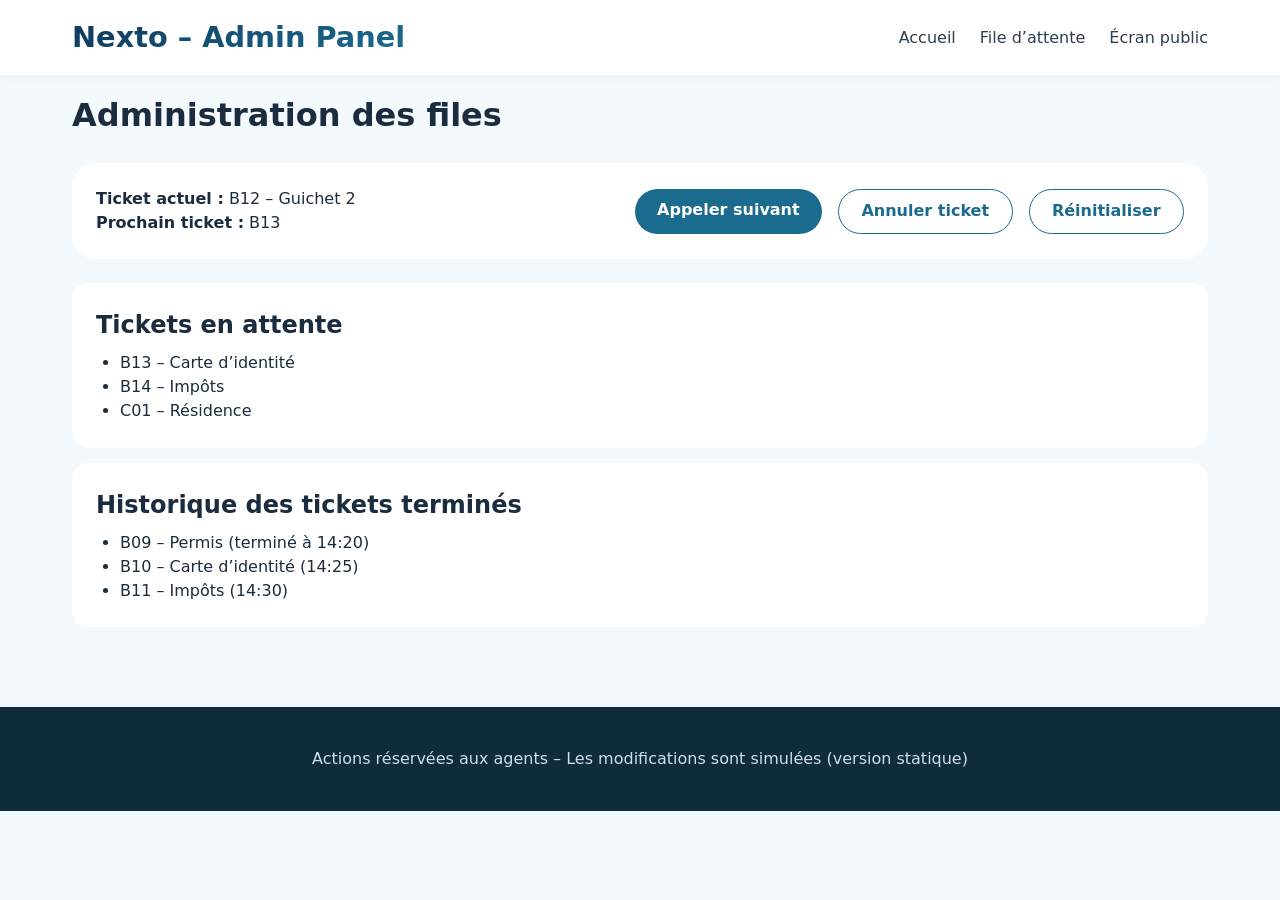
==== admin.html @ b710a86e "# Please enter the commit message for your changes. Lines starting # with '#' will be ignored, and a" ====
<!DOCTYPE html>
<html lang="fr">
<head>
  <meta charset="UTF-8">
  <meta name="viewport" content="width=device-width, initial-scale=1.0">
  <title>Nexto – Administration</title>
  <link rel="stylesheet" href="style.css">
</head>
<body>
  <header class="navbar">
    <div class="container nav-inner">
      <div class="logo">Nexto – Admin Panel</div>
      <nav class="nav-links">
        <a href="index.html">Accueil</a>
        <a href="queue.html">File d’attente</a>
        <a href="display.html">Écran public</a>
      </nav>
    </div>
  </header>

  <main class="container">
    <h1>Administration des files</h1>
    <div class="admin-panel">
      <div class="current-info">
        <p><strong>Ticket actuel :</strong> B12 – Guichet 2</p>
        <p><strong>Prochain ticket :</strong> B13</p>
      </div>
      <div class="admin-actions">
        <a href="#" class="btn">Appeler suivant</a>
        <a href="#" class="btn btn-outline">Annuler ticket</a>
        <a href="#" class="btn btn-outline">Réinitialiser</a>
      </div>
    </div>

    <div class="waiting-list">
      <h2>Tickets en attente</h2>
      <ul>
        <li>B13 – Carte d’identité</li>
        <li>B14 – Impôts</li>
        <li>C01 – Résidence</li>
      </ul>
    </div>

    <div class="history">
      <h2>Historique des tickets terminés</h2>
      <ul>
        <li>B09 – Permis (terminé à 14:20)</li>
        <li>B10 – Carte d’identité (14:25)</li>
        <li>B11 – Impôts (14:30)</li>
      </ul>
    </div>
  </main>

  <footer class="footer">
    <div class="container">Actions réservées aux agents – Les modifications sont simulées (version statique)</div>
  </footer>
</body>
</html>
---- style.css ----
* {
  margin: 0;
  padding: 0;
  box-sizing: border-box;
}

body {
  font-family: system-ui, 'Segoe UI', 'Roboto', sans-serif;
  background: #f4f9fe;
  color: #1a2c3e;
  line-height: 1.5;
}

.container {
  max-width: 1200px;
  margin: 0 auto;
  padding: 1rem 2rem;
}

/* Navbar */
.navbar {
  background: white;
  box-shadow: 0 2px 8px rgba(0,0,0,0.05);
  position: sticky;
  top: 0;
  z-index: 10;
}
.nav-inner {
  display: flex;
  justify-content: space-between;
  align-items: center;
  flex-wrap: wrap;
  gap: 1rem;
}
.logo {
  font-size: 1.8rem;
  font-weight: 800;
  background: linear-gradient(135deg, #0f3b5f, #1b6b8f);
  background-clip: text;
  -webkit-background-clip: text;
  color: transparent;
}
.nav-links {
  display: flex;
  gap: 1.5rem;
  flex-wrap: wrap;
}
.nav-links a {
  text-decoration: none;
  color: #2c3e50;
  font-weight: 500;
  padding: 0.3rem 0;
}
.nav-links a:hover, .nav-links a.active {
  color: #1b6b8f;
  border-bottom: 2px solid #1b6b8f;
}

/* Boutons */
.btn {
  display: inline-block;
  background: #1b6b8f;
  color: white;
  padding: 0.6rem 1.4rem;
  border-radius: 40px;
  text-decoration: none;
  font-weight: 600;
  transition: 0.2s;
  border: none;
}
.btn-outline {
  background: transparent;
  border: 1.5px solid #1b6b8f;
  color: #1b6b8f;
}
.btn:hover {
  background: #0e4d6b;
  transform: translateY(-2px);
}
.btn-outline:hover {
  background: #e6f4ff;
  transform: translateY(-2px);
}
.btn-group {
  display: flex;
  gap: 1rem;
  justify-content: center;
  margin: 2rem 0;
}

/* Hero */
.hero {
  text-align: center;
  background: linear-gradient(120deg, #eef5fa, white);
  border-radius: 2rem;
  padding: 3rem 2rem;
  margin: 2rem 0;
}
.hero-illustration {
  font-size: 4rem;
  margin-top: 1rem;
}

/* Cartes & grilles */
.grid-cards {
  display: grid;
  grid-template-columns: repeat(auto-fit, minmax(240px, 1fr));
  gap: 2rem;
  margin: 2rem 0;
}
.card {
  background: white;
  padding: 1.5rem;
  border-radius: 28px;
  box-shadow: 0 8px 20px rgba(0,0,0,0.05);
}
.steps {
  display: flex;
  flex-wrap: wrap;
  justify-content: space-between;
  gap: 1rem;
  margin: 2rem 0;
}
.step {
  background: white;
  padding: 1rem 1.5rem;
  border-radius: 60px;
  font-weight: 500;
}

/* Ticket */
.service-buttons {
  display: flex;
  flex-wrap: wrap;
  gap: 1rem;
  justify-content: center;
  margin: 2rem 0;
}
.service-btn {
  background: #f0f4f8;
  padding: 0.8rem 1.8rem;
  border-radius: 60px;
  text-decoration: none;
  color: #1e2a3e;
  font-weight: 600;
  border: 1px solid #cbdde6;
}
.service-btn:hover {
  background: #e2eaf1;
}
.ticket-container {
  text-align: center;
}
.confirmation {
  font-size: 1.5rem;
  color: #1f7840;
  margin: 1rem 0;
}
.ticket-number {
  font-size: 5rem;
  font-weight: 800;
  background: #0f3b5f;
  display: inline-block;
  padding: 0.3rem 2rem;
  border-radius: 80px;
  color: white;
  margin: 1rem 0;
}
.ticket-details {
  background: white;
  padding: 1rem;
  border-radius: 1rem;
  max-width: 300px;
  margin: 1rem auto;
}
.wait-message {
  font-size: 1.2rem;
  margin: 1.5rem 0;
}

/* Tableau */
table {
  width: 100%;
  background: white;
  border-radius: 1rem;
  overflow: hidden;
  margin: 1rem 0;
}
th, td {
  text-align: left;
  padding: 0.8rem 1rem;
  border-bottom: 1px solid #e2e8f0;
}
th {
  background: #eef2f6;
}
.badge {
  background: #e9ecef;
  padding: 0.2rem 0.8rem;
  border-radius: 40px;
  font-size: 0.8rem;
}
.badge.waiting { background: #ffe8cc; color: #c47c00; }
.badge.current { background: #d4edda; color: #1f7840; }

/* Admin */
.admin-panel {
  background: white;
  border-radius: 1.5rem;
  padding: 1.5rem;
  margin: 1.5rem 0;
  display: flex;
  justify-content: space-between;
  flex-wrap: wrap;
  align-items: center;
  gap: 1rem;
}
.admin-actions {
  display: flex;
  gap: 1rem;
}
.waiting-list, .history {
  background: white;
  border-radius: 1rem;
  padding: 1.5rem;
  margin: 1rem 0;
}
.waiting-list ul, .history ul {
  margin-top: 0.5rem;
  padding-left: 1.5rem;
}

/* Footer */
.footer {
  background: #0f2c3b;
  color: #cddfe7;
  text-align: center;
  padding: 1.5rem;
  margin-top: 3rem;
}
.footer a {
  color: #bdd4e0;
  text-decoration: none;
}
.info-message, .estimated-time {
  background: #eef2fa;
  padding: 0.8rem;
  border-radius: 2rem;
  text-align: center;
  margin: 1rem 0;
}
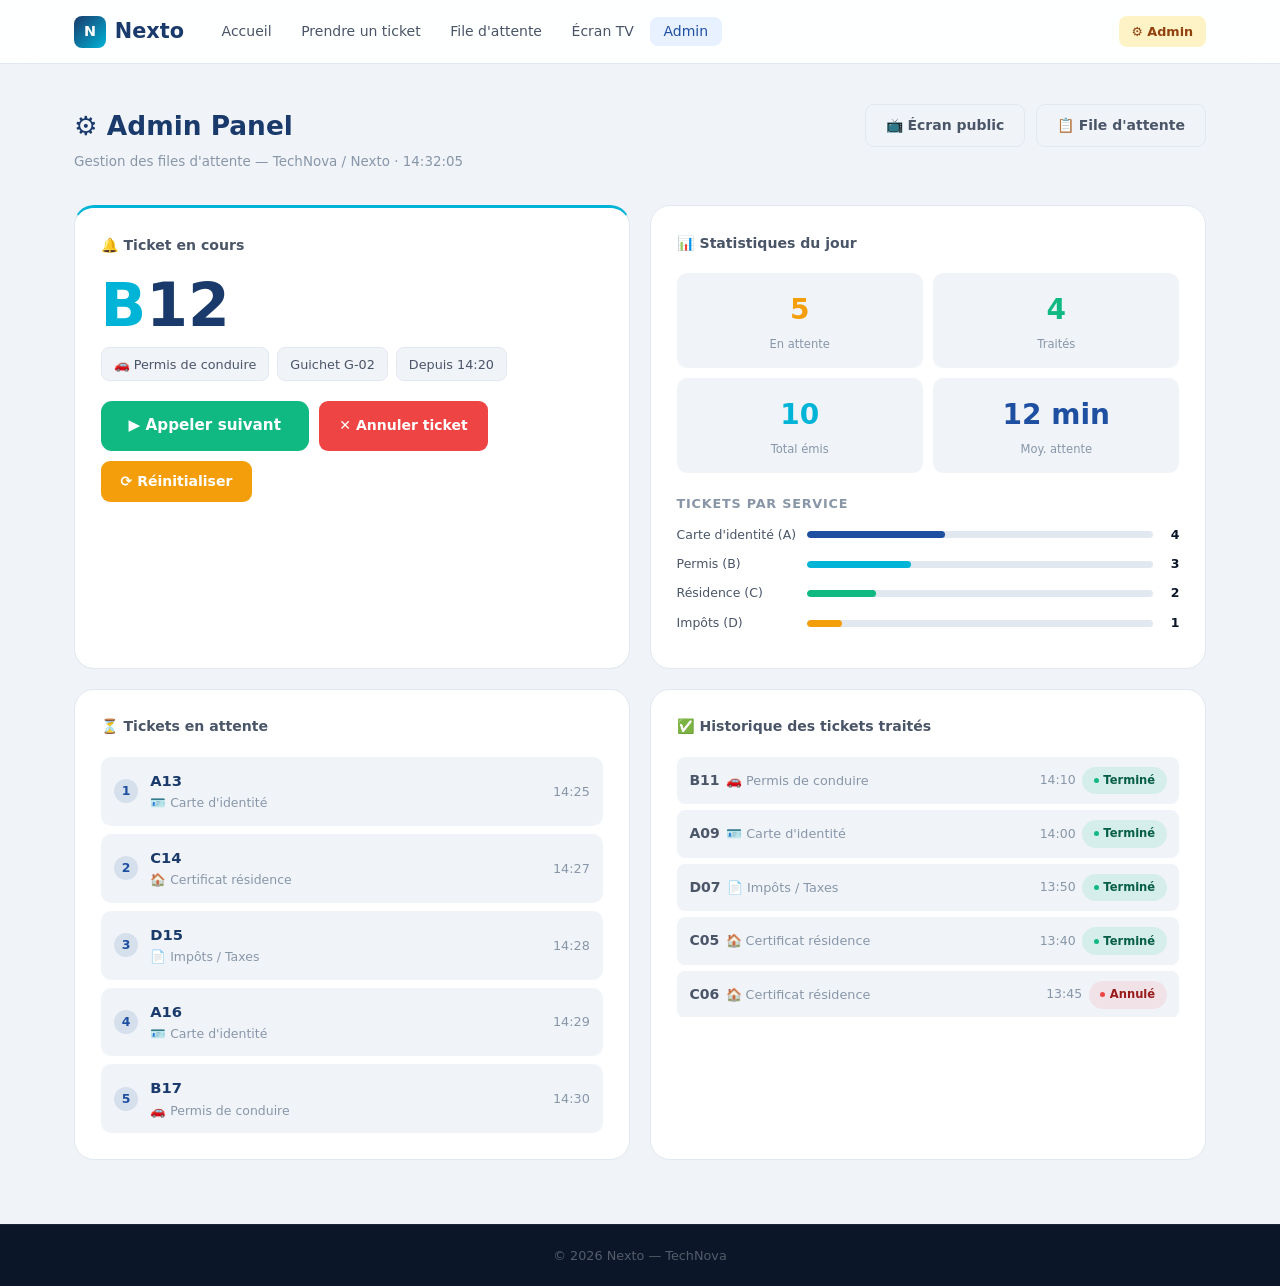
==== commit eb6f8dd6: "# Please enter the commit message for your changes. Lines starting # with '#' will be ignored, and a" ====
--- a/admin.html
+++ b/admin.html
@@ -1,58 +1,221 @@
 <!DOCTYPE html>
 <html lang="fr">
 <head>
-  <meta charset="UTF-8">
-  <meta name="viewport" content="width=device-width, initial-scale=1.0">
-  <title>Nexto – Administration</title>
-  <link rel="stylesheet" href="style.css">
+  <meta charset="UTF-8" />
+  <meta name="viewport" content="width=device-width, initial-scale=1.0" />
+  <title>Nexto — Admin Panel</title>
+  <link rel="stylesheet" href="style.css" />
 </head>
-<body>
-  <header class="navbar">
-    <div class="container nav-inner">
-      <div class="logo">Nexto – Admin Panel</div>
-      <nav class="nav-links">
-        <a href="index.html">Accueil</a>
-        <a href="queue.html">File d’attente</a>
-        <a href="display.html">Écran public</a>
-      </nav>
+<body class="page-inner">
+
+  <nav class="navbar">
+    <div class="nav-inner">
+      <a href="index.html" class="nav-logo">
+        <div class="logo-mark">N</div>
+        Nexto
+      </a>
+      <ul class="nav-links">
+        <li><a href="index.html" class="nav-link">Accueil</a></li>
+        <li><a href="ticket.html" class="nav-link">Prendre un ticket</a></li>
+        <li><a href="attente.html" class="nav-link">File d'attente</a></li>
+        <li><a href="ecran.html" class="nav-link">Écran TV</a></li>
+        <li><a href="admin.html" class="nav-link active">Admin</a></li>
+      </ul>
+      <span class="admin-badge-nav">⚙️ Admin</span>
     </div>
-  </header>
-
-  <main class="container">
-    <h1>Administration des files</h1>
-    <div class="admin-panel">
-      <div class="current-info">
-        <p><strong>Ticket actuel :</strong> B12 – Guichet 2</p>
-        <p><strong>Prochain ticket :</strong> B13</p>
+  </nav>
+
+  <main class="admin-page">
+    <div class="container">
+
+      <div class="admin-header">
+        <div>
+          <h1 class="admin-title">⚙️ Admin Panel</h1>
+          <p class="admin-sub">Gestion des files d'attente — TechNova / Nexto · 14:32:05</p>
+        </div>
+        <div class="admin-header-links">
+          <a href="ecran.html" class="btn btn-ghost">📺 Écran public</a>
+          <a href="attente.html" class="btn btn-ghost">📋 File d'attente</a>
+        </div>
       </div>
-      <div class="admin-actions">
-        <a href="#" class="btn">Appeler suivant</a>
-        <a href="#" class="btn btn-outline">Annuler ticket</a>
-        <a href="#" class="btn btn-outline">Réinitialiser</a>
+
+      <div class="admin-grid">
+
+        <!-- Ticket en cours -->
+        <div class="admin-card admin-card-current">
+          <div class="admin-card-title">🔔 Ticket en cours</div>
+          <div class="admin-current-num">
+            <span class="admin-letter">B</span>12
+          </div>
+          <div class="admin-current-chips">
+            <span class="admin-chip">🚗 Permis de conduire</span>
+            <span class="admin-chip">Guichet G-02</span>
+            <span class="admin-chip">Depuis 14:20</span>
+          </div>
+          <div class="admin-actions">
+            <a href="admin.html" class="btn btn-green btn-lg">▶ Appeler suivant</a>
+            <a href="admin.html" class="btn btn-red">✕ Annuler ticket</a>
+            <a href="admin.html" class="btn btn-orange" onclick="return confirm('Réinitialiser toute la file ?')">⟳ Réinitialiser</a>
+          </div>
+        </div>
+
+        <!-- Statistiques -->
+        <div class="admin-card">
+          <div class="admin-card-title">📊 Statistiques du jour</div>
+          <div class="admin-stats-grid">
+            <div class="admin-stat">
+              <div class="admin-stat-num color-orange">5</div>
+              <div class="admin-stat-label">En attente</div>
+            </div>
+            <div class="admin-stat">
+              <div class="admin-stat-num color-green">4</div>
+              <div class="admin-stat-label">Traités</div>
+            </div>
+            <div class="admin-stat">
+              <div class="admin-stat-num color-cyan">10</div>
+              <div class="admin-stat-label">Total émis</div>
+            </div>
+            <div class="admin-stat">
+              <div class="admin-stat-num color-blue">12 min</div>
+              <div class="admin-stat-label">Moy. attente</div>
+            </div>
+          </div>
+
+          <!-- Jauge par service -->
+          <div class="admin-service-gauges">
+            <div class="admin-gauge-title">Tickets par service</div>
+            <div class="gauge-row">
+              <span class="gauge-label">Carte d'identité (A)</span>
+              <div class="gauge-bar"><div class="gauge-fill gauge-blue" style="width: 40%"></div></div>
+              <span class="gauge-val">4</span>
+            </div>
+            <div class="gauge-row">
+              <span class="gauge-label">Permis (B)</span>
+              <div class="gauge-bar"><div class="gauge-fill gauge-cyan" style="width: 30%"></div></div>
+              <span class="gauge-val">3</span>
+            </div>
+            <div class="gauge-row">
+              <span class="gauge-label">Résidence (C)</span>
+              <div class="gauge-bar"><div class="gauge-fill gauge-green" style="width: 20%"></div></div>
+              <span class="gauge-val">2</span>
+            </div>
+            <div class="gauge-row">
+              <span class="gauge-label">Impôts (D)</span>
+              <div class="gauge-bar"><div class="gauge-fill gauge-orange" style="width: 10%"></div></div>
+              <span class="gauge-val">1</span>
+            </div>
+          </div>
+        </div>
+
+        <!-- File d'attente -->
+        <div class="admin-card">
+          <div class="admin-card-title">⏳ Tickets en attente</div>
+          <div class="admin-waiting-list">
+
+            <div class="admin-waiting-item">
+              <div class="admin-waiting-left">
+                <span class="admin-waiting-badge">1</span>
+                <div>
+                  <div class="admin-waiting-num">A13</div>
+                  <div class="admin-waiting-service">🪪 Carte d'identité</div>
+                </div>
+              </div>
+              <div class="admin-waiting-time">14:25</div>
+            </div>
+
+            <div class="admin-waiting-item">
+              <div class="admin-waiting-left">
+                <span class="admin-waiting-badge">2</span>
+                <div>
+                  <div class="admin-waiting-num">C14</div>
+                  <div class="admin-waiting-service">🏠 Certificat résidence</div>
+                </div>
+              </div>
+              <div class="admin-waiting-time">14:27</div>
+            </div>
+
+            <div class="admin-waiting-item">
+              <div class="admin-waiting-left">
+                <span class="admin-waiting-badge">3</span>
+                <div>
+                  <div class="admin-waiting-num">D15</div>
+                  <div class="admin-waiting-service">📄 Impôts / Taxes</div>
+                </div>
+              </div>
+              <div class="admin-waiting-time">14:28</div>
+            </div>
+
+            <div class="admin-waiting-item">
+              <div class="admin-waiting-left">
+                <span class="admin-waiting-badge">4</span>
+                <div>
+                  <div class="admin-waiting-num">A16</div>
+                  <div class="admin-waiting-service">🪪 Carte d'identité</div>
+                </div>
+              </div>
+              <div class="admin-waiting-time">14:29</div>
+            </div>
+
+            <div class="admin-waiting-item">
+              <div class="admin-waiting-left">
+                <span class="admin-waiting-badge">5</span>
+                <div>
+                  <div class="admin-waiting-num">B17</div>
+                  <div class="admin-waiting-service">🚗 Permis de conduire</div>
+                </div>
+              </div>
+              <div class="admin-waiting-time">14:30</div>
+            </div>
+
+          </div>
+        </div>
+
+        <!-- Historique -->
+        <div class="admin-card">
+          <div class="admin-card-title">✅ Historique des tickets traités</div>
+          <div class="admin-history">
+
+            <div class="history-item">
+              <span class="history-num">B11</span>
+              <span class="history-service">🚗 Permis de conduire</span>
+              <span class="history-time">14:10</span>
+              <span class="badge-status badge-done">Terminé</span>
+            </div>
+            <div class="history-item">
+              <span class="history-num">A09</span>
+              <span class="history-service">🪪 Carte d'identité</span>
+              <span class="history-time">14:00</span>
+              <span class="badge-status badge-done">Terminé</span>
+            </div>
+            <div class="history-item">
+              <span class="history-num">D07</span>
+              <span class="history-service">📄 Impôts / Taxes</span>
+              <span class="history-time">13:50</span>
+              <span class="badge-status badge-done">Terminé</span>
+            </div>
+            <div class="history-item">
+              <span class="history-num">C05</span>
+              <span class="history-service">🏠 Certificat résidence</span>
+              <span class="history-time">13:40</span>
+              <span class="badge-status badge-done">Terminé</span>
+            </div>
+            <div class="history-item">
+              <span class="history-num">C06</span>
+              <span class="history-service">🏠 Certificat résidence</span>
+              <span class="history-time">13:45</span>
+              <span class="badge-status badge-cancelled">Annulé</span>
+            </div>
+
+          </div>
+        </div>
+
       </div>
     </div>
-
-    <div class="waiting-list">
-      <h2>Tickets en attente</h2>
-      <ul>
-        <li>B13 – Carte d’identité</li>
-        <li>B14 – Impôts</li>
-        <li>C01 – Résidence</li>
-      </ul>
-    </div>
-
-    <div class="history">
-      <h2>Historique des tickets terminés</h2>
-      <ul>
-        <li>B09 – Permis (terminé à 14:20)</li>
-        <li>B10 – Carte d’identité (14:25)</li>
-        <li>B11 – Impôts (14:30)</li>
-      </ul>
-    </div>
   </main>
 
-  <footer class="footer">
-    <div class="container">Actions réservées aux agents – Les modifications sont simulées (version statique)</div>
+  <footer class="footer-simple">
+    <p>© 2026 Nexto — TechNova</p>
   </footer>
+
 </body>
 </html>
--- a/style.css
+++ b/style.css
@@ -1,251 +1,501 @@
-* {
-  margin: 0;
-  padding: 0;
-  box-sizing: border-box;
-}
-
-body {
-  font-family: system-ui, 'Segoe UI', 'Roboto', sans-serif;
-  background: #f4f9fe;
-  color: #1a2c3e;
-  line-height: 1.5;
-}
-
-.container {
-  max-width: 1200px;
-  margin: 0 auto;
-  padding: 1rem 2rem;
-}
-
-/* Navbar */
+/* =============================================
+   NEXTO — style.css
+   Design : Institutionnel moderne
+   Couleurs : Bleu profond + Cyan électrique
+   ============================================= */
+
+/* ── Variables ──────────────────────────────── */
+:root {
+  --bg:          #f0f4f9;
+  --bg-white:    #ffffff;
+  --bg-dark:     #0b1629;
+  --bg-dark2:    #0f1f3d;
+  --bg-card:     #ffffff;
+
+  --blue:        #1a3a6b;
+  --blue-mid:    #1e4fa0;
+  --cyan:        #00b4d8;
+  --cyan-light:  #90e0ef;
+  --cyan-glow:   rgba(0,180,216,0.15);
+
+  --green:       #10b981;
+  --orange:      #f59e0b;
+  --red:         #ef4444;
+  --purple:      #8b5cf6;
+
+  --text:        #0b1629;
+  --text-2:      #4a5568;
+  --text-3:      #8896a8;
+  --text-inv:    #f0f6ff;
+
+  --border:      #e2e8f0;
+  --border-dark: rgba(255,255,255,0.1);
+
+  --radius:      12px;
+  --radius-lg:   20px;
+  --radius-xl:   32px;
+}
+
+/* ── Reset ──────────────────────────────────── */
+*, *::before, *::after { box-sizing: border-box; margin: 0; padding: 0; }
+html { scroll-behavior: smooth; }
+body { font-family: 'Segoe UI', system-ui, sans-serif; font-size: 15px; line-height: 1.65; color: var(--text); }
+img  { display: block; max-width: 100%; }
+a    { color: inherit; text-decoration: none; }
+ul   { list-style: none; }
+button { cursor: pointer; border: none; font-family: inherit; }
+
+.container { width: 100%; max-width: 1180px; margin: 0 auto; padding: 0 1.5rem; }
+
+
+/* ══════════════════════════════════════════════
+   NAVBAR
+══════════════════════════════════════════════ */
 .navbar {
-  background: white;
-  box-shadow: 0 2px 8px rgba(0,0,0,0.05);
-  position: sticky;
-  top: 0;
-  z-index: 10;
+  position: sticky; top: 0; z-index: 100;
+  height: 64px;
+  background: rgba(255,255,255,0.92);
+  backdrop-filter: blur(20px);
+  border-bottom: 1px solid var(--border);
 }
 .nav-inner {
-  display: flex;
-  justify-content: space-between;
-  align-items: center;
-  flex-wrap: wrap;
-  gap: 1rem;
-}
-.logo {
-  font-size: 1.8rem;
-  font-weight: 800;
-  background: linear-gradient(135deg, #0f3b5f, #1b6b8f);
-  background-clip: text;
-  -webkit-background-clip: text;
-  color: transparent;
-}
-.nav-links {
-  display: flex;
-  gap: 1.5rem;
-  flex-wrap: wrap;
-}
-.nav-links a {
-  text-decoration: none;
-  color: #2c3e50;
-  font-weight: 500;
-  padding: 0.3rem 0;
-}
-.nav-links a:hover, .nav-links a.active {
-  color: #1b6b8f;
-  border-bottom: 2px solid #1b6b8f;
-}
-
-/* Boutons */
+  display: flex; align-items: center; gap: 1.5rem;
+  height: 100%; max-width: 1180px; margin: 0 auto; padding: 0 1.5rem;
+}
+.nav-logo {
+  display: flex; align-items: center; gap: 0.55rem;
+  font-weight: 800; font-size: 1.3rem; color: var(--blue);
+  flex-shrink: 0;
+}
+.logo-mark {
+  width: 32px; height: 32px; border-radius: 8px;
+  background: linear-gradient(135deg, var(--blue), var(--cyan));
+  display: flex; align-items: center; justify-content: center;
+  color: #fff; font-size: 0.9rem; font-weight: 800;
+}
+.logo-mark-sm { width: 26px; height: 26px; border-radius: 6px; font-size: 0.75rem; }
+.nav-links { display: flex; gap: 0.15rem; margin-right: auto; }
+.nav-link {
+  padding: 0.4rem 0.85rem; border-radius: 8px;
+  font-size: 0.875rem; font-weight: 500; color: var(--text-2);
+  transition: color 0.2s, background 0.2s;
+}
+.nav-link:hover { color: var(--blue); background: var(--cyan-glow); }
+.nav-link.active { color: var(--blue-mid); background: #e8f1ff; }
+.admin-badge-nav {
+  background: #fef3c7; color: #92400e;
+  padding: 0.3rem 0.8rem; border-radius: 8px;
+  font-size: 0.8rem; font-weight: 700;
+}
+
+
+/* ══════════════════════════════════════════════
+   BOUTONS
+══════════════════════════════════════════════ */
 .btn {
-  display: inline-block;
-  background: #1b6b8f;
-  color: white;
-  padding: 0.6rem 1.4rem;
-  border-radius: 40px;
-  text-decoration: none;
-  font-weight: 600;
-  transition: 0.2s;
-  border: none;
-}
-.btn-outline {
-  background: transparent;
-  border: 1.5px solid #1b6b8f;
-  color: #1b6b8f;
-}
-.btn:hover {
-  background: #0e4d6b;
-  transform: translateY(-2px);
-}
-.btn-outline:hover {
-  background: #e6f4ff;
-  transform: translateY(-2px);
-}
-.btn-group {
-  display: flex;
-  gap: 1rem;
-  justify-content: center;
-  margin: 2rem 0;
-}
+  display: inline-flex; align-items: center; gap: 0.4rem;
+  padding: 0.55rem 1.25rem; border-radius: 9px;
+  font-size: 0.875rem; font-weight: 600;
+  transition: all 0.2s; white-space: nowrap;
+  border: none; cursor: pointer;
+}
+.btn-primary { background: linear-gradient(135deg,var(--blue-mid),var(--blue)); color: #fff; }
+.btn-primary:hover { opacity: 0.9; transform: translateY(-1px); }
+.btn-cyan { background: linear-gradient(135deg,var(--cyan),#0096c7); color: #fff; }
+.btn-cyan:hover { opacity: 0.9; transform: translateY(-1px); }
+.btn-green { background: var(--green); color: #fff; }
+.btn-green:hover { background: #0d9669; }
+.btn-red { background: var(--red); color: #fff; }
+.btn-red:hover { background: #dc2626; }
+.btn-orange { background: var(--orange); color: #fff; }
+.btn-orange:hover { background: #d97706; }
+.btn-ghost { background: transparent; border: 1px solid var(--border); color: var(--text-2); }
+.btn-ghost:hover { background: var(--bg); }
+.btn-outline-dark { background: transparent; border: 1.5px solid var(--blue-mid); color: var(--blue-mid); }
+.btn-outline-dark:hover { background: #e8f1ff; }
+.btn-outline-white { background: transparent; border: 1.5px solid rgba(255,255,255,0.4); color: #fff; }
+.btn-outline-white:hover { background: rgba(255,255,255,0.1); }
+.btn-lg  { padding: 0.75rem 1.75rem; font-size: 0.95rem; border-radius: 11px; }
+.btn-xl  { padding: 0.95rem 2.2rem; font-size: 1rem; border-radius: 12px; }
+.btn-full { width: 100%; justify-content: center; }
+
+
+/* ══════════════════════════════════════════════
+   LANDING PAGE
+══════════════════════════════════════════════ */
+.page-landing { background: var(--bg); }
 
 /* Hero */
 .hero {
-  text-align: center;
-  background: linear-gradient(120deg, #eef5fa, white);
-  border-radius: 2rem;
-  padding: 3rem 2rem;
-  margin: 2rem 0;
-}
-.hero-illustration {
-  font-size: 4rem;
-  margin-top: 1rem;
-}
-
-/* Cartes & grilles */
-.grid-cards {
-  display: grid;
-  grid-template-columns: repeat(auto-fit, minmax(240px, 1fr));
-  gap: 2rem;
-  margin: 2rem 0;
-}
-.card {
-  background: white;
-  padding: 1.5rem;
-  border-radius: 28px;
-  box-shadow: 0 8px 20px rgba(0,0,0,0.05);
-}
-.steps {
-  display: flex;
-  flex-wrap: wrap;
-  justify-content: space-between;
-  gap: 1rem;
-  margin: 2rem 0;
-}
-.step {
-  background: white;
-  padding: 1rem 1.5rem;
-  border-radius: 60px;
-  font-weight: 500;
-}
-
-/* Ticket */
-.service-buttons {
-  display: flex;
-  flex-wrap: wrap;
-  gap: 1rem;
-  justify-content: center;
-  margin: 2rem 0;
-}
-.service-btn {
-  background: #f0f4f8;
-  padding: 0.8rem 1.8rem;
-  border-radius: 60px;
-  text-decoration: none;
-  color: #1e2a3e;
-  font-weight: 600;
-  border: 1px solid #cbdde6;
-}
-.service-btn:hover {
-  background: #e2eaf1;
-}
-.ticket-container {
-  text-align: center;
-}
-.confirmation {
-  font-size: 1.5rem;
-  color: #1f7840;
-  margin: 1rem 0;
-}
-.ticket-number {
-  font-size: 5rem;
-  font-weight: 800;
-  background: #0f3b5f;
-  display: inline-block;
-  padding: 0.3rem 2rem;
-  border-radius: 80px;
-  color: white;
-  margin: 1rem 0;
-}
-.ticket-details {
-  background: white;
-  padding: 1rem;
-  border-radius: 1rem;
-  max-width: 300px;
-  margin: 1rem auto;
-}
-.wait-message {
-  font-size: 1.2rem;
-  margin: 1.5rem 0;
-}
+  background: linear-gradient(135deg, var(--bg-dark) 0%, var(--bg-dark2) 60%, #0d2a5c 100%);
+  padding: 5rem 0 4rem; position: relative; overflow: hidden;
+}
+.hero::before {
+  content: ''; position: absolute; inset: 0;
+  background: radial-gradient(ellipse 80% 60% at 65% 50%, rgba(0,180,216,0.1) 0%, transparent 60%);
+  pointer-events: none;
+}
+.hero-grid {
+  position: absolute; inset: 0;
+  background-image: linear-gradient(rgba(255,255,255,.03) 1px,transparent 1px), linear-gradient(90deg,rgba(255,255,255,.03) 1px,transparent 1px);
+  background-size: 40px 40px; pointer-events: none;
+}
+.hero-inner { position: relative; z-index: 1; display: grid; grid-template-columns: 1fr 1fr; gap: 3rem; align-items: center; }
+.hero-badge {
+  display: inline-flex; align-items: center; gap: 0.5rem;
+  background: rgba(0,180,216,.15); border: 1px solid rgba(0,180,216,.3);
+  color: var(--cyan-light); border-radius: 50px;
+  font-size: 0.78rem; font-weight: 600; letter-spacing: .05em; text-transform: uppercase;
+  padding: 0.35rem 0.9rem; margin-bottom: 1.2rem;
+}
+.badge-dot { width: 6px; height: 6px; border-radius: 50%; background: var(--cyan); animation: blink 1.5s ease infinite; }
+@keyframes blink { 0%,100%{opacity:1} 50%{opacity:.3} }
+.hero-title { font-size: clamp(1.8rem,3.2vw,2.8rem); font-weight: 800; line-height: 1.15; color: #fff; margin-bottom: 1.1rem; }
+.accent { color: var(--cyan); font-style: italic; }
+.hero-sub { color: rgba(240,246,255,.65); font-size: 1rem; margin-bottom: 2rem; max-width: 480px; }
+.hero-actions { display: flex; gap: 1rem; flex-wrap: wrap; margin-bottom: 2.5rem; }
+.hero-stats { display: flex; align-items: center; gap: 1.5rem; }
+.stat { text-align: center; }
+.stat-num { display: block; font-size: 1.5rem; font-weight: 800; color: var(--cyan); }
+.stat-label { font-size: 0.78rem; color: rgba(255,255,255,.45); }
+.stat-sep { width: 1px; height: 36px; background: rgba(255,255,255,.1); }
+
+/* Mockup */
+.hero-visual { display: flex; justify-content: center; }
+.mockup { background: rgba(255,255,255,.06); border: 1px solid rgba(255,255,255,.12); border-radius: var(--radius-xl); overflow: hidden; width: 100%; max-width: 360px; }
+.mockup-bar { background: rgba(0,0,0,.3); padding: 10px 14px; display: flex; align-items: center; gap: 6px; }
+.mockup-dot { width: 10px; height: 10px; border-radius: 50%; background: rgba(255,255,255,.2); }
+.mockup-url { margin-left: auto; font-size: 11px; color: rgba(255,255,255,.4); }
+.mockup-body { padding: 1.5rem; }
+.mockup-header-row { display: flex; align-items: center; gap: 0.7rem; margin-bottom: 1.25rem; }
+.mockup-logo-sm { width: 32px; height: 32px; border-radius: 8px; background: linear-gradient(135deg,var(--blue-mid),var(--cyan)); display: flex; align-items: center; justify-content: center; color: #fff; font-weight: 800; font-size: 0.85rem; }
+.mockup-title-sm { color: #fff; font-weight: 700; font-size: 0.9rem; }
+.mockup-sub-sm { color: rgba(255,255,255,.45); font-size: 0.75rem; }
+.mockup-ticket-box { background: linear-gradient(135deg,rgba(0,180,216,.18),rgba(30,79,160,.18)); border: 1px solid rgba(0,180,216,.3); border-radius: 14px; padding: 1.25rem; text-align: center; margin-bottom: 0.9rem; }
+.mockup-ticket-label { color: rgba(255,255,255,.5); font-size: 0.72rem; text-transform: uppercase; letter-spacing: .08em; margin-bottom: 0.4rem; }
+.mockup-ticket-num { font-size: 3.2rem; font-weight: 800; color: #fff; line-height: 1; }
+.mockup-ticket-num span { color: var(--cyan); }
+.mockup-ticket-service { color: rgba(255,255,255,.55); font-size: 0.8rem; margin-top: 0.35rem; }
+.mockup-infos { display: flex; gap: 0.5rem; }
+.mockup-info-item { flex: 1; background: rgba(255,255,255,.06); border-radius: 8px; padding: 0.55rem; text-align: center; }
+.mockup-info-label { display: block; color: rgba(255,255,255,.4); font-size: 0.68rem; margin-bottom: 2px; }
+.mockup-info-val { color: #fff; font-weight: 700; font-size: 0.88rem; }
+
+/* Sections communes */
+.section { padding: 5rem 0; }
+.bg-light { background: var(--bg); }
+.bg-dark  { background: var(--bg-dark); }
+.section-header { text-align: center; margin-bottom: 3rem; }
+.section-label { display: inline-block; font-size: .72rem; font-weight: 700; letter-spacing: .12em; text-transform: uppercase; color: var(--blue-mid); background: #e8f1ff; padding: .28rem .75rem; border-radius: 50px; margin-bottom: .6rem; }
+.section-label-dark { background: rgba(0,180,216,.15); color: var(--cyan-light); }
+.section-title { font-size: clamp(1.6rem,2.5vw,2.1rem); font-weight: 800; margin-bottom: .6rem; }
+.section-sub { color: var(--text-2); font-size: 0.95rem; max-width: 480px; margin: 0 auto; }
+.color-white { color: #fff; }
+.color-muted { color: rgba(255,255,255,.5); }
+
+/* Features */
+.features-grid { display: grid; grid-template-columns: repeat(auto-fit,minmax(230px,1fr)); gap: 1.25rem; }
+.feature-card { background: var(--bg-card); border: 1px solid var(--border); border-radius: var(--radius-lg); padding: 1.75rem; transition: transform .2s, box-shadow .2s, border-color .2s; }
+.feature-card:hover { transform: translateY(-4px); box-shadow: 0 12px 30px rgba(11,22,41,.1); border-color: var(--cyan); }
+.feature-icon { width: 50px; height: 50px; border-radius: 13px; display: flex; align-items: center; justify-content: center; font-size: 1.4rem; margin-bottom: 1rem; }
+.icon-blue   { background: #e8f1ff; }
+.icon-cyan   { background: rgba(0,180,216,.1); }
+.icon-green  { background: rgba(16,185,129,.1); }
+.icon-orange { background: rgba(245,158,11,.1); }
+.feature-title { font-size: 0.95rem; font-weight: 700; margin-bottom: .45rem; }
+.feature-text  { color: var(--text-2); font-size: 0.875rem; }
+
+/* Steps */
+.steps-grid { display: grid; grid-template-columns: repeat(auto-fit,minmax(200px,1fr)); gap: 2rem; }
+.step-card  { text-align: center; }
+.step-num   { width: 52px; height: 52px; border-radius: 50%; background: linear-gradient(135deg,var(--cyan),var(--blue-mid)); color: #fff; font-size: 1.15rem; font-weight: 800; display: flex; align-items: center; justify-content: center; margin: 0 auto 1rem; box-shadow: 0 0 0 8px rgba(0,180,216,.12); }
+.step-title { color: #fff; font-weight: 700; font-size: 0.92rem; margin-bottom: .35rem; }
+.step-text  { color: rgba(255,255,255,.45); font-size: 0.84rem; }
+
+/* Avantages */
+.adv-grid { display: grid; grid-template-columns: repeat(3,1fr); gap: 1.25rem; }
+.adv-card { border-radius: var(--radius-lg); padding: 2rem; color: #fff; position: relative; overflow: hidden; }
+.adv-card::before { content: ''; position: absolute; top: -25px; right: -25px; width: 90px; height: 90px; border-radius: 50%; background: rgba(255,255,255,.07); }
+.adv-blue  { background: linear-gradient(135deg,var(--blue),var(--blue-mid)); }
+.adv-teal  { background: linear-gradient(135deg,#0e7490,#0096c7); }
+.adv-green { background: linear-gradient(135deg,#065f46,#059669); }
+.adv-icon  { font-size: 1.8rem; margin-bottom: .65rem; }
+.adv-title { font-weight: 700; font-size: 1rem; margin-bottom: .35rem; }
+.adv-text  { color: rgba(255,255,255,.65); font-size: 0.875rem; }
+
+/* CTA */
+.cta-section { background: linear-gradient(135deg,var(--blue-mid),var(--blue)); padding: 4rem 0; }
+.cta-inner  { text-align: center; }
+.cta-title  { font-size: clamp(1.5rem,2.5vw,2rem); font-weight: 800; color: #fff; margin-bottom: .75rem; }
+.cta-sub    { color: rgba(255,255,255,.65); margin-bottom: 2rem; }
+
+/* Footer */
+.footer { background: var(--bg-dark); border-top: 1px solid rgba(255,255,255,.06); padding: 3.5rem 0 0; }
+.footer-inner { display: grid; grid-template-columns: 1.6fr repeat(3,1fr); gap: 3rem; margin-bottom: 2.5rem; }
+.footer-brand {}
+.footer-logo { display: flex; align-items: center; gap: .5rem; color: #fff; font-weight: 800; font-size: 1.15rem; margin-bottom: .65rem; }
+.footer-desc { color: rgba(255,255,255,.4); font-size: .84rem; line-height: 1.7; }
+.footer-col { }
+.footer-col-title { color: #fff; font-weight: 700; font-size: .84rem; margin-bottom: .85rem; }
+.footer-link { display: block; color: rgba(255,255,255,.4); font-size: .84rem; padding: .22rem 0; transition: color .2s; }
+.footer-link:hover { color: var(--cyan); }
+.footer-bottom { border-top: 1px solid rgba(255,255,255,.06); padding: 1.25rem 0; }
+.footer-bottom-inner { display: flex; justify-content: space-between; align-items: center; color: rgba(255,255,255,.28); font-size: .8rem; }
+.footer-simple { background: var(--bg-dark); border-top: 1px solid rgba(255,255,255,.06); padding: 1.25rem; text-align: center; color: rgba(255,255,255,.3); font-size: .8rem; }
+
+
+/* ══════════════════════════════════════════════
+   PAGES INTERNES (fond clair)
+══════════════════════════════════════════════ */
+.page-inner { background: var(--bg); min-height: 100vh; display: flex; flex-direction: column; }
+.page-inner main { flex: 1; }
+
+
+/* ══════════════════════════════════════════════
+   PAGE TICKET
+══════════════════════════════════════════════ */
+.ticket-page { padding: 3rem 1.5rem 4rem; max-width: 700px; margin: 0 auto; }
+.ticket-welcome { text-align: center; margin-bottom: 2.5rem; }
+.ticket-icon-wrap { font-size: 2.5rem; margin-bottom: 0.75rem; }
+.ticket-welcome-title { font-size: 1.75rem; font-weight: 800; color: var(--blue); margin-bottom: 0.4rem; }
+.ticket-welcome-sub   { color: var(--text-2); }
+.ticket-step-label    { font-size: .78rem; font-weight: 700; text-transform: uppercase; letter-spacing: .08em; color: var(--text-3); margin-bottom: .75rem; }
+
+/* Grille services */
+.services-grid { display: grid; grid-template-columns: 1fr 1fr; gap: 1rem; margin-bottom: 2rem; }
+.service-card input[type="radio"] { position: absolute; opacity: 0; width: 0; height: 0; }
+.service-card { position: relative; cursor: pointer; }
+.service-card-inner {
+  background: var(--bg-card); border: 2px solid var(--border);
+  border-radius: var(--radius-lg); padding: 1.5rem 1rem;
+  text-align: center; transition: all .2s; position: relative;
+}
+.service-card-inner:hover { border-color: var(--cyan); box-shadow: 0 0 0 4px rgba(0,180,216,.1); transform: translateY(-2px); }
+.service-card input:checked + .service-card-inner { border-color: var(--blue-mid); background: #e8f1ff; box-shadow: 0 0 0 4px rgba(30,79,160,.1); }
+.service-icon   { font-size: 2rem; margin-bottom: .65rem; }
+.service-name   { font-weight: 700; font-size: .875rem; color: var(--text); margin-bottom: .25rem; }
+.service-desc   { font-size: .75rem; color: var(--text-3); }
+.service-letter {
+  position: absolute; bottom: 10px; right: 12px;
+  width: 20px; height: 20px; border-radius: 50%;
+  background: var(--border); color: var(--text-3);
+  font-size: .72rem; font-weight: 700;
+  display: flex; align-items: center; justify-content: center;
+}
+.check-mark {
+  position: absolute; top: 10px; right: 10px;
+  width: 22px; height: 22px; border-radius: 50%;
+  background: var(--blue-mid); color: #fff;
+  font-size: .72rem; font-weight: 700;
+  display: none; align-items: center; justify-content: center;
+}
+.service-card input:checked + .service-card-inner .check-mark { display: flex; }
+.service-card input:checked + .service-card-inner .service-letter { display: none; }
+
+.ticket-action-wrap { margin-bottom: 2.5rem; }
+.ticket-info-box {
+  display: flex; align-items: flex-start; gap: .5rem;
+  background: rgba(0,180,216,.08); border: 1px solid rgba(0,180,216,.2);
+  border-radius: 10px; padding: .8rem 1.1rem; margin-top: 1rem;
+  font-size: .85rem; color: var(--blue-mid);
+}
+.info-icon { flex-shrink: 0; }
+
+/* Temps estimés */
+.wait-estimates { background: var(--bg-card); border: 1px solid var(--border); border-radius: var(--radius-lg); padding: 1.5rem; }
+.wait-title { font-weight: 700; font-size: .9rem; margin-bottom: 1rem; }
+.wait-grid  { display: flex; flex-direction: column; gap: .6rem; }
+.wait-item  { display: flex; align-items: center; gap: .75rem; padding: .6rem .75rem; background: var(--bg); border-radius: 9px; }
+.wait-badge { width: 28px; height: 28px; border-radius: 50%; display: flex; align-items: center; justify-content: center; font-size: .78rem; font-weight: 800; flex-shrink: 0; }
+.wait-badge-green  { background: rgba(16,185,129,.15); color: #065f46; }
+.wait-badge-blue   { background: rgba(30,79,160,.15);  color: var(--blue); }
+.wait-badge-orange { background: rgba(245,158,11,.15); color: #92400e; }
+.wait-badge-purple { background: rgba(139,92,246,.15); color: #5b21b6; }
+.wait-service { flex: 1; font-size: .84rem; color: var(--text-2); }
+.wait-time    { font-size: .84rem; font-weight: 700; color: var(--text); }
+
+
+/* ══════════════════════════════════════════════
+   PAGE TICKET GÉNÉRÉ
+══════════════════════════════════════════════ */
+.genere-page { display: flex; flex-direction: column; align-items: center; padding: 3rem 1.5rem 4rem; }
+.genere-card {
+  background: var(--bg-card); border: 1px solid var(--border);
+  border-radius: var(--radius-xl); padding: 2.75rem 2.25rem;
+  text-align: center; max-width: 460px; width: 100%;
+  box-shadow: 0 20px 60px rgba(11,22,41,.12);
+}
+.genere-check         { font-size: 2.5rem; margin-bottom: .75rem; }
+.genere-success-label { font-size: .78rem; font-weight: 700; text-transform: uppercase; letter-spacing: .1em; color: var(--green); margin-bottom: .75rem; }
+.genere-ticket-num    { font-size: 5.5rem; font-weight: 800; line-height: 1; color: var(--blue); margin: .75rem 0; }
+.ticket-letter        { color: var(--cyan); }
+.genere-service-badge { display: inline-flex; align-items: center; gap: .4rem; background: var(--bg); border: 1px solid var(--border); border-radius: 50px; padding: .4rem 1rem; font-size: .875rem; font-weight: 600; color: var(--text-2); margin-bottom: 1.5rem; }
+.genere-infos         { background: var(--bg); border-radius: var(--radius); padding: 1rem; margin-bottom: 1.25rem; display: flex; flex-direction: column; gap: .5rem; }
+.genere-info-row      { display: flex; justify-content: space-between; align-items: center; font-size: .875rem; }
+.genere-info-label    { color: var(--text-2); }
+.genere-info-val      { font-weight: 700; color: var(--text); }
+.genere-wait-msg      { background: rgba(245,158,11,.1); border: 1px solid rgba(245,158,11,.25); border-radius: 10px; padding: .8rem 1rem; font-size: .875rem; color: #92400e; font-weight: 500; margin-bottom: 1rem; }
+.genere-important     { font-size: .82rem; color: var(--text-3); margin-bottom: 1.5rem; line-height: 1.6; }
+.genere-actions       { display: flex; gap: .65rem; justify-content: center; flex-wrap: wrap; }
+.genere-other         { margin-top: 1.5rem; text-align: center; }
+.genere-other p       { color: var(--text-3); font-size: .875rem; margin-bottom: .6rem; }
+
+
+/* ══════════════════════════════════════════════
+   ÉCRAN TV
+══════════════════════════════════════════════ */
+.page-ecran   { background: var(--bg-dark); min-height: 100vh; display: flex; flex-direction: column; color: #fff; }
+.ecran-header { background: var(--bg-dark2); border-bottom: 1px solid rgba(255,255,255,.06); padding: 1rem 2rem; display: flex; align-items: center; justify-content: space-between; }
+.ecran-logo   { display: flex; align-items: center; gap: .6rem; font-weight: 700; font-size: 1rem; }
+.ecran-nav-links { display: flex; gap: 1rem; }
+.ecran-nav-link { color: rgba(255,255,255,.4); font-size: .85rem; transition: color .2s; }
+.ecran-nav-link:hover { color: var(--cyan); }
+.ecran-clock  { color: var(--cyan); font-size: 1.15rem; font-weight: 700; font-variant-numeric: tabular-nums; }
+
+/* Ticker */
+.ticker-wrap    { background: rgba(0,180,216,.08); border-top: 1px solid rgba(0,180,216,.15); border-bottom: 1px solid rgba(0,180,216,.15); padding: .55rem 0; overflow: hidden; white-space: nowrap; }
+.ticker-content { display: inline-block; color: var(--cyan); font-size: .84rem; font-weight: 500; animation: ticker 22s linear infinite; padding-left: 100%; }
+@keyframes ticker { from { transform: translateX(0); } to { transform: translateX(-100%); } }
+
+/* Corps écran */
+.ecran-body { flex: 1; display: grid; grid-template-columns: 1fr 1fr; }
+.ecran-current { display: flex; flex-direction: column; align-items: center; justify-content: center; padding: 3rem; border-right: 1px solid rgba(255,255,255,.06); }
+.ecran-current-label { font-size: .78rem; font-weight: 700; letter-spacing: .14em; text-transform: uppercase; color: rgba(255,255,255,.35); margin-bottom: 1rem; }
+.ecran-current-num   { font-size: clamp(6rem,13vw,10rem); font-weight: 800; color: #fff; line-height: 1; }
+.ecran-letter        { color: var(--cyan); }
+.ecran-guichet-badge { display: inline-flex; align-items: center; gap: .4rem; background: rgba(0,180,216,.12); border: 1px solid rgba(0,180,216,.25); border-radius: 50px; padding: .5rem 1.25rem; color: var(--cyan-light); font-weight: 600; margin-top: 1.1rem; font-size: .9rem; }
+.ecran-current-service { color: rgba(255,255,255,.5); font-size: .875rem; margin-top: .4rem; }
+.ecran-msg           { color: rgba(255,255,255,.35); font-size: .84rem; margin-top: .5rem; font-style: italic; }
+.ecran-right         { padding: 2rem; display: flex; flex-direction: column; gap: 1.5rem; }
+.ecran-right-label   { font-size: .72rem; font-weight: 700; letter-spacing: .12em; text-transform: uppercase; color: rgba(255,255,255,.35); margin-bottom: 1rem; }
+.ecran-recent-list   { display: flex; flex-direction: column; gap: .55rem; }
+.ecran-recent-item   { display: flex; align-items: center; justify-content: space-between; background: rgba(255,255,255,.04); border: 1px solid rgba(255,255,255,.07); border-radius: 12px; padding: .85rem 1rem; }
+.ecran-recent-num    { font-size: 1.35rem; font-weight: 800; }
+.ecran-recent-service{ color: rgba(255,255,255,.4); font-size: .8rem; }
+.ecran-badge         { font-size: .7rem; font-weight: 700; padding: .25rem .65rem; border-radius: 50px; }
+.ecran-badge-done    { background: rgba(16,185,129,.15); border: 1px solid rgba(16,185,129,.25); color: #6ee7b7; }
+.ecran-waiting-box   { background: rgba(255,255,255,.04); border-radius: 14px; padding: 1.25rem; text-align: center; margin-top: auto; }
+.ecran-waiting-num   { font-size: 2.5rem; font-weight: 800; color: var(--orange); }
+.ecran-waiting-label { color: rgba(255,255,255,.35); font-size: .78rem; margin-top: .2rem; }
+
+
+/* ══════════════════════════════════════════════
+   PAGE FILE D'ATTENTE
+══════════════════════════════════════════════ */
+.queue-page { padding: 2.5rem 0 4rem; }
+.queue-header { display: flex; align-items: flex-start; justify-content: space-between; margin-bottom: 1.75rem; flex-wrap: wrap; gap: 1rem; }
+.queue-title  { font-size: 1.65rem; font-weight: 800; color: var(--blue); }
+.queue-sub    { color: var(--text-3); font-size: .84rem; margin-top: .2rem; }
+.queue-header-actions { display: flex; gap: .65rem; }
+.queue-stats  { display: flex; gap: 1rem; margin-bottom: 1.75rem; flex-wrap: wrap; }
+.queue-stat-card { background: var(--bg-card); border: 1px solid var(--border); border-radius: var(--radius); padding: .85rem 1.25rem; text-align: center; min-width: 100px; }
+.queue-stat-num   { font-size: 1.5rem; font-weight: 800; }
+.queue-stat-label { font-size: .72rem; color: var(--text-3); margin-top: .15rem; }
 
 /* Tableau */
-table {
-  width: 100%;
-  background: white;
-  border-radius: 1rem;
-  overflow: hidden;
-  margin: 1rem 0;
-}
-th, td {
-  text-align: left;
-  padding: 0.8rem 1rem;
-  border-bottom: 1px solid #e2e8f0;
-}
-th {
-  background: #eef2f6;
-}
-.badge {
-  background: #e9ecef;
-  padding: 0.2rem 0.8rem;
-  border-radius: 40px;
-  font-size: 0.8rem;
-}
-.badge.waiting { background: #ffe8cc; color: #c47c00; }
-.badge.current { background: #d4edda; color: #1f7840; }
-
-/* Admin */
-.admin-panel {
-  background: white;
-  border-radius: 1.5rem;
-  padding: 1.5rem;
-  margin: 1.5rem 0;
-  display: flex;
-  justify-content: space-between;
-  flex-wrap: wrap;
-  align-items: center;
-  gap: 1rem;
-}
-.admin-actions {
-  display: flex;
-  gap: 1rem;
-}
-.waiting-list, .history {
-  background: white;
-  border-radius: 1rem;
-  padding: 1.5rem;
-  margin: 1rem 0;
-}
-.waiting-list ul, .history ul {
-  margin-top: 0.5rem;
-  padding-left: 1.5rem;
-}
-
-/* Footer */
-.footer {
-  background: #0f2c3b;
-  color: #cddfe7;
-  text-align: center;
-  padding: 1.5rem;
-  margin-top: 3rem;
-}
-.footer a {
-  color: #bdd4e0;
-  text-decoration: none;
-}
-.info-message, .estimated-time {
-  background: #eef2fa;
-  padding: 0.8rem;
-  border-radius: 2rem;
-  text-align: center;
-  margin: 1rem 0;
+.table-wrap   { background: var(--bg-card); border: 1px solid var(--border); border-radius: var(--radius-lg); overflow: hidden; }
+.queue-table  { width: 100%; border-collapse: collapse; }
+.queue-table th { background: #f7f9fc; padding: .8rem 1.2rem; text-align: left; font-size: .74rem; font-weight: 700; letter-spacing: .06em; text-transform: uppercase; color: var(--text-3); border-bottom: 1px solid var(--border); }
+.queue-table td { padding: .9rem 1.2rem; border-bottom: 1px solid var(--border); font-size: .875rem; }
+.queue-table tr:last-child td { border-bottom: none; }
+.queue-table tr:hover td { background: #f7f9fc; }
+.row-done td      { opacity: .6; }
+.row-cancelled td { opacity: .5; }
+.row-current td   { background: rgba(0,180,216,.04); }
+.ticket-num-cell  { font-weight: 800; font-size: 1rem; color: var(--blue); }
+
+/* Badges statut */
+.badge-status   { display: inline-flex; align-items: center; gap: .3rem; padding: .28rem .72rem; border-radius: 50px; font-size: .72rem; font-weight: 700; }
+.badge-status::before { content: ''; width: 5px; height: 5px; border-radius: 50%; flex-shrink: 0; }
+.badge-waiting  { background: rgba(245,158,11,.12); color: #92400e; }
+.badge-waiting::before { background: var(--orange); }
+.badge-current  { background: var(--cyan-glow); color: #0e7490; }
+.badge-current::before { background: var(--cyan); }
+.badge-done     { background: rgba(16,185,129,.12); color: #065f46; }
+.badge-done::before { background: var(--green); }
+.badge-cancelled { background: rgba(239,68,68,.1); color: #991b1b; }
+.badge-cancelled::before { background: var(--red); }
+.table-footer { display: flex; justify-content: space-between; align-items: center; margin-top: 1.1rem; flex-wrap: wrap; gap: .75rem; }
+.table-note   { font-size: .8rem; color: var(--text-3); }
+
+/* Couleurs stat */
+.color-orange { color: var(--orange); }
+.color-cyan   { color: var(--cyan); }
+.color-green  { color: var(--green); }
+.color-blue   { color: var(--blue-mid); }
+
+
+/* ══════════════════════════════════════════════
+   ADMIN PANEL
+══════════════════════════════════════════════ */
+.admin-page   { padding: 2.5rem 0 4rem; }
+.admin-header { display: flex; align-items: flex-start; justify-content: space-between; margin-bottom: 2rem; flex-wrap: wrap; gap: 1rem; }
+.admin-title  { font-size: 1.65rem; font-weight: 800; color: var(--blue); }
+.admin-sub    { color: var(--text-3); font-size: .84rem; margin-top: .2rem; }
+.admin-header-links { display: flex; gap: .65rem; }
+.admin-grid   { display: grid; grid-template-columns: 1fr 1fr; gap: 1.25rem; }
+.admin-card   { background: var(--bg-card); border: 1px solid var(--border); border-radius: var(--radius-lg); padding: 1.6rem; }
+.admin-card-title  { font-weight: 700; font-size: .88rem; color: var(--text-2); margin-bottom: 1.15rem; }
+.admin-card-current { border-top: 3px solid var(--cyan); }
+.admin-current-num  { font-size: 3.75rem; font-weight: 800; color: var(--blue); line-height: 1; }
+.admin-letter       { color: var(--cyan); }
+.admin-current-chips { display: flex; flex-wrap: wrap; gap: .5rem; margin-top: .75rem; }
+.admin-chip   { background: var(--bg); border: 1px solid var(--border); border-radius: 8px; padding: .35rem .75rem; font-size: .8rem; color: var(--text-2); }
+.admin-actions { display: flex; flex-wrap: wrap; gap: .65rem; margin-top: 1.25rem; }
+
+/* Statistiques */
+.admin-stats-grid { display: grid; grid-template-columns: 1fr 1fr; gap: .65rem; margin-bottom: 1.25rem; }
+.admin-stat   { background: var(--bg); border-radius: 10px; padding: .85rem; text-align: center; }
+.admin-stat-num   { font-size: 1.75rem; font-weight: 800; }
+.admin-stat-label { font-size: .72rem; color: var(--text-3); margin-top: .15rem; }
+
+/* Jauges */
+.admin-gauge-title { font-size: .8rem; font-weight: 700; color: var(--text-3); margin-bottom: .65rem; text-transform: uppercase; letter-spacing: .06em; }
+.gauge-row    { display: flex; align-items: center; gap: .65rem; margin-bottom: .55rem; }
+.gauge-label  { font-size: .78rem; color: var(--text-2); min-width: 120px; }
+.gauge-bar    { flex: 1; height: 7px; background: var(--border); border-radius: 50px; overflow: hidden; }
+.gauge-fill   { height: 100%; border-radius: 50px; transition: width .4s ease; }
+.gauge-blue   { background: var(--blue-mid); }
+.gauge-cyan   { background: var(--cyan); }
+.gauge-green  { background: var(--green); }
+.gauge-orange { background: var(--orange); }
+.gauge-val    { font-size: .78rem; font-weight: 700; color: var(--text); min-width: 16px; text-align: right; }
+
+/* Liste d'attente admin */
+.admin-waiting-list { display: flex; flex-direction: column; gap: .5rem; }
+.admin-waiting-item { display: flex; align-items: center; justify-content: space-between; padding: .75rem .85rem; background: var(--bg); border-radius: 10px; }
+.admin-waiting-left { display: flex; align-items: center; gap: .75rem; }
+.admin-waiting-badge { width: 24px; height: 24px; border-radius: 50%; background: rgba(30,79,160,.12); color: var(--blue-mid); font-size: .78rem; font-weight: 700; display: flex; align-items: center; justify-content: center; flex-shrink: 0; }
+.admin-waiting-num  { font-weight: 800; font-size: .92rem; color: var(--blue); }
+.admin-waiting-service { font-size: .78rem; color: var(--text-3); }
+.admin-waiting-time { font-size: .8rem; color: var(--text-3); }
+
+/* Historique */
+.admin-history { display: flex; flex-direction: column; gap: .4rem; max-height: 260px; overflow-y: auto; }
+.history-item  { display: flex; align-items: center; justify-content: space-between; padding: .6rem .8rem; background: var(--bg); border-radius: 8px; flex-wrap: wrap; gap: .4rem; }
+.history-num   { font-weight: 700; color: var(--text-2); font-size: .875rem; }
+.history-service { flex: 1; font-size: .8rem; color: var(--text-3); }
+.history-time  { font-size: .78rem; color: var(--text-3); }
+
+
+/* ══════════════════════════════════════════════
+   RESPONSIVE
+══════════════════════════════════════════════ */
+@media (max-width: 900px) {
+  .hero-inner    { grid-template-columns: 1fr; }
+  .hero-visual   { display: none; }
+  .footer-inner  { grid-template-columns: 1fr 1fr; }
+  .adv-grid      { grid-template-columns: 1fr 1fr; }
+  .admin-grid    { grid-template-columns: 1fr; }
+  .ecran-body    { grid-template-columns: 1fr; }
+}
+
+@media (max-width: 640px) {
+  .nav-links     { display: none; }
+  .services-grid { grid-template-columns: 1fr; }
+  .adv-grid      { grid-template-columns: 1fr; }
+  .footer-inner  { grid-template-columns: 1fr; }
+  .queue-stats   { flex-wrap: wrap; }
+  .hero-stats    { flex-wrap: wrap; gap: 1rem; }
+  .hero-actions  { flex-direction: column; }
 }
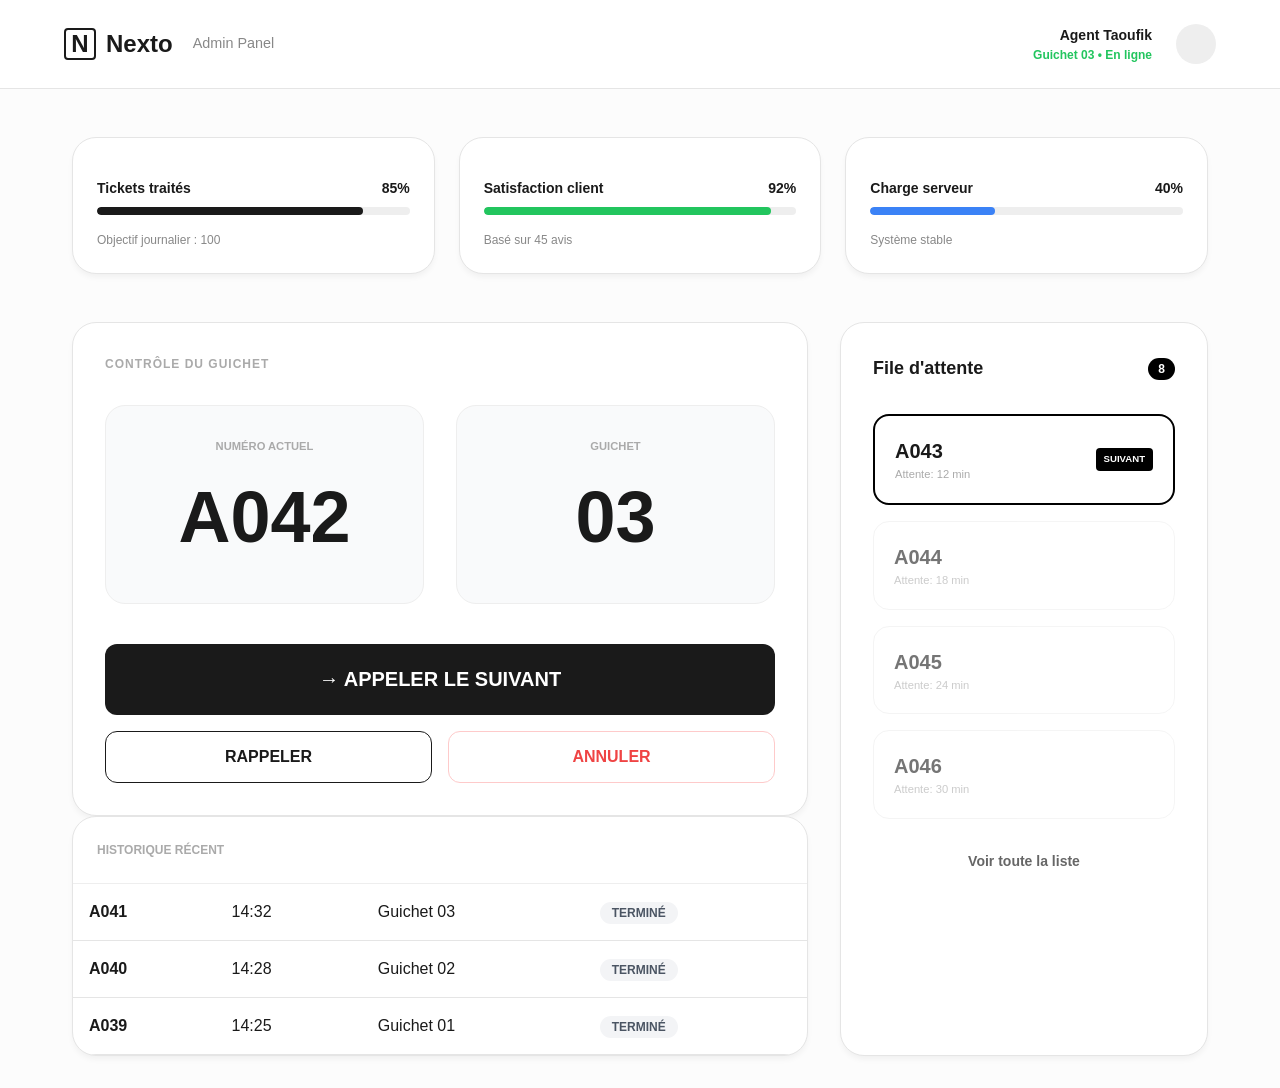
==== commit 692f28ef: "# Please enter the commit message for your changes. Lines starting # with '#' will be ignored, and a" ====
--- a/admin.html
+++ b/admin.html
@@ -1,221 +1,109 @@
 <!DOCTYPE html>
 <html lang="fr">
 <head>
-  <meta charset="UTF-8" />
-  <meta name="viewport" content="width=device-width, initial-scale=1.0" />
-  <title>Nexto — Admin Panel</title>
-  <link rel="stylesheet" href="style.css" />
+    <meta charset="UTF-8">
+    <meta name="viewport" content="width=device-width, initial-scale=1.0">
+    <title>Admin Panel - Nexto</title>
+    <link rel="stylesheet" href="style.css">
 </head>
-<body class="page-inner">
+<body style="background: #fcfcfc;">
+    <header class="header">
+        <a href="index.html" class="logo"><div class="logo-box">N</div> Nexto <span style="font-weight: 400; font-size: 0.9rem; color: #888; margin-left: 10px;">Admin Panel</span></a>
+        <div style="display: flex; align-items: center; gap: 1.5rem;">
+            <div style="text-align: right;">
+                <p style="font-size: 0.875rem; font-weight: 700;">Agent Taoufik</p>
+                <p style="font-size: 0.75rem; color: #22c55e; font-weight: 600;">Guichet 03 • En ligne</p>
+            </div>
+            <div style="width: 40px; height: 40px; background: #eee; border-radius: 50%;"></div>
+        </div>
+    </header>
 
-  <nav class="navbar">
-    <div class="nav-inner">
-      <a href="index.html" class="nav-logo">
-        <div class="logo-mark">N</div>
-        Nexto
-      </a>
-      <ul class="nav-links">
-        <li><a href="index.html" class="nav-link">Accueil</a></li>
-        <li><a href="ticket.html" class="nav-link">Prendre un ticket</a></li>
-        <li><a href="attente.html" class="nav-link">File d'attente</a></li>
-        <li><a href="ecran.html" class="nav-link">Écran TV</a></li>
-        <li><a href="admin.html" class="nav-link active">Admin</a></li>
-      </ul>
-      <span class="admin-badge-nav">⚙️ Admin</span>
-    </div>
-  </nav>
-
-  <main class="admin-page">
-    <div class="container">
-
-      <div class="admin-header">
-        <div>
-          <h1 class="admin-title">⚙️ Admin Panel</h1>
-          <p class="admin-sub">Gestion des files d'attente — TechNova / Nexto · 14:32:05</p>
-        </div>
-        <div class="admin-header-links">
-          <a href="ecran.html" class="btn btn-ghost">📺 Écran public</a>
-          <a href="attente.html" class="btn btn-ghost">📋 File d'attente</a>
-        </div>
-      </div>
-
-      <div class="admin-grid">
-
-        <!-- Ticket en cours -->
-        <div class="admin-card admin-card-current">
-          <div class="admin-card-title">🔔 Ticket en cours</div>
-          <div class="admin-current-num">
-            <span class="admin-letter">B</span>12
-          </div>
-          <div class="admin-current-chips">
-            <span class="admin-chip">🚗 Permis de conduire</span>
-            <span class="admin-chip">Guichet G-02</span>
-            <span class="admin-chip">Depuis 14:20</span>
-          </div>
-          <div class="admin-actions">
-            <a href="admin.html" class="btn btn-green btn-lg">▶ Appeler suivant</a>
-            <a href="admin.html" class="btn btn-red">✕ Annuler ticket</a>
-            <a href="admin.html" class="btn btn-orange" onclick="return confirm('Réinitialiser toute la file ?')">⟳ Réinitialiser</a>
-          </div>
+    <main class="container" style="padding-top: 3rem;">
+        <!-- Stats Gauges -->
+        <div style="display: grid; grid-template-columns: repeat(3, 1fr); gap: 1.5rem; margin-bottom: 3rem;">
+            <div class="card" style="padding: 1.5rem;">
+                <div class="gauge-wrapper">
+                    <div class="gauge-label"><span>Tickets traités</span> <span>85%</span></div>
+                    <div class="gauge-bg"><div class="gauge-fill" style="width: 85%;"></div></div>
+                </div>
+                <p style="font-size: 0.75rem; color: #888; margin-top: 0.5rem;">Objectif journalier : 100</p>
+            </div>
+            <div class="card" style="padding: 1.5rem;">
+                <div class="gauge-wrapper">
+                    <div class="gauge-label"><span>Satisfaction client</span> <span>92%</span></div>
+                    <div class="gauge-bg"><div class="gauge-fill" style="width: 92%; background: #22c55e;"></div></div>
+                </div>
+                <p style="font-size: 0.75rem; color: #888; margin-top: 0.5rem;">Basé sur 45 avis</p>
+            </div>
+            <div class="card" style="padding: 1.5rem;">
+                <div class="gauge-wrapper">
+                    <div class="gauge-label"><span>Charge serveur</span> <span>40%</span></div>
+                    <div class="gauge-bg"><div class="gauge-fill" style="width: 40%; background: #3b82f6;"></div></div>
+                </div>
+                <p style="font-size: 0.75rem; color: #888; margin-top: 0.5rem;">Système stable</p>
+            </div>
         </div>
 
-        <!-- Statistiques -->
-        <div class="admin-card">
-          <div class="admin-card-title">📊 Statistiques du jour</div>
-          <div class="admin-stats-grid">
-            <div class="admin-stat">
-              <div class="admin-stat-num color-orange">5</div>
-              <div class="admin-stat-label">En attente</div>
-            </div>
-            <div class="admin-stat">
-              <div class="admin-stat-num color-green">4</div>
-              <div class="admin-stat-label">Traités</div>
-            </div>
-            <div class="admin-stat">
-              <div class="admin-stat-num color-cyan">10</div>
-              <div class="admin-stat-label">Total émis</div>
-            </div>
-            <div class="admin-stat">
-              <div class="admin-stat-num color-blue">12 min</div>
-              <div class="admin-stat-label">Moy. attente</div>
-            </div>
-          </div>
+        <div style="display: grid; grid-template-columns: 2fr 1fr; gap: 2rem;">
+            <!-- Main Controls -->
+            <div class="space-y-6">
+                <div class="card">
+                    <h3 style="font-size: 0.75rem; font-weight: 800; text-transform: uppercase; letter-spacing: 1px; color: #aaa; margin-bottom: 2rem;">Contrôle du Guichet</h3>
+                    <div style="display: grid; grid-template-columns: 1fr 1fr; gap: 2rem; margin-bottom: 2.5rem;">
+                        <div style="background: #f9fafb; padding: 2rem; border-radius: 20px; text-align: center; border: 1px solid #eee;">
+                            <p style="font-size: 0.7rem; font-weight: 700; color: #aaa; margin-bottom: 0.5rem;">NUMÉRO ACTUEL</p>
+                            <h1 style="font-size: 4.5rem; font-weight: 900;">A042</h1>
+                        </div>
+                        <div style="background: #f9fafb; padding: 2rem; border-radius: 20px; text-align: center; border: 1px solid #eee;">
+                            <p style="font-size: 0.7rem; font-weight: 700; color: #aaa; margin-bottom: 0.5rem;">GUICHET</p>
+                            <h1 style="font-size: 4.5rem; font-weight: 900;">03</h1>
+                        </div>
+                    </div>
+                    <div style="display: grid; gap: 1rem;">
+                        <button class="btn btn-primary" style="padding: 1.5rem; font-size: 1.25rem;">→ APPELER LE SUIVANT</button>
+                        <div style="display: grid; grid-template-columns: 1fr 1fr; gap: 1rem;">
+                            <button class="btn btn-outline" style="padding: 1rem;">RAPPELER</button>
+                            <button class="btn btn-outline" style="padding: 1rem; color: #ef4444; border-color: #fecaca;">ANNULER</button>
+                        </div>
+                    </div>
+                </div>
 
-          <!-- Jauge par service -->
-          <div class="admin-service-gauges">
-            <div class="admin-gauge-title">Tickets par service</div>
-            <div class="gauge-row">
-              <span class="gauge-label">Carte d'identité (A)</span>
-              <div class="gauge-bar"><div class="gauge-fill gauge-blue" style="width: 40%"></div></div>
-              <span class="gauge-val">4</span>
-            </div>
-            <div class="gauge-row">
-              <span class="gauge-label">Permis (B)</span>
-              <div class="gauge-bar"><div class="gauge-fill gauge-cyan" style="width: 30%"></div></div>
-              <span class="gauge-val">3</span>
-            </div>
-            <div class="gauge-row">
-              <span class="gauge-label">Résidence (C)</span>
-              <div class="gauge-bar"><div class="gauge-fill gauge-green" style="width: 20%"></div></div>
-              <span class="gauge-val">2</span>
-            </div>
-            <div class="gauge-row">
-              <span class="gauge-label">Impôts (D)</span>
-              <div class="gauge-bar"><div class="gauge-fill gauge-orange" style="width: 10%"></div></div>
-              <span class="gauge-val">1</span>
-            </div>
-          </div>
-        </div>
-
-        <!-- File d'attente -->
-        <div class="admin-card">
-          <div class="admin-card-title">⏳ Tickets en attente</div>
-          <div class="admin-waiting-list">
-
-            <div class="admin-waiting-item">
-              <div class="admin-waiting-left">
-                <span class="admin-waiting-badge">1</span>
-                <div>
-                  <div class="admin-waiting-num">A13</div>
-                  <div class="admin-waiting-service">🪪 Carte d'identité</div>
+                <div class="card" style="padding: 0; overflow: hidden;">
+                    <h3 style="padding: 1.5rem; font-size: 0.75rem; font-weight: 800; text-transform: uppercase; color: #aaa; border-bottom: 1px solid #eee;">Historique récent</h3>
+                    <table class="data-table">
+                        <tbody>
+                            <tr><td><strong>A041</strong></td><td>14:32</td><td>Guichet 03</td><td><span class="status-pill status-done">Terminé</span></td></tr>
+                            <tr><td><strong>A040</strong></td><td>14:28</td><td>Guichet 02</td><td><span class="status-pill status-done">Terminé</span></td></tr>
+                            <tr><td><strong>A039</strong></td><td>14:25</td><td>Guichet 01</td><td><span class="status-pill status-done">Terminé</span></td></tr>
+                        </tbody>
+                    </table>
                 </div>
-              </div>
-              <div class="admin-waiting-time">14:25</div>
             </div>
 
-            <div class="admin-waiting-item">
-              <div class="admin-waiting-left">
-                <span class="admin-waiting-badge">2</span>
-                <div>
-                  <div class="admin-waiting-num">C14</div>
-                  <div class="admin-waiting-service">🏠 Certificat résidence</div>
+            <!-- Sidebar Queue -->
+            <div class="card">
+                <div style="display: flex; justify-content: space-between; align-items: center; margin-bottom: 2rem;">
+                    <h3 style="font-size: 1.125rem; font-weight: 800;">File d'attente</h3>
+                    <span style="background: #000; color: #fff; padding: 2px 10px; border-radius: 20px; font-size: 0.75rem; font-weight: 800;">8</span>
                 </div>
-              </div>
-              <div class="admin-waiting-time">14:27</div>
+                <div style="display: grid; gap: 1rem;">
+                    <div style="padding: 1.25rem; border: 2px solid #000; border-radius: 16px; display: flex; justify-content: space-between; align-items: center;">
+                        <div><p style="font-weight: 800; font-size: 1.25rem;">A043</p><p style="font-size: 0.7rem; color: #aaa;">Attente: 12 min</p></div>
+                        <span style="background: #000; color: #fff; font-size: 0.6rem; font-weight: 800; padding: 4px 8px; border-radius: 4px;">SUIVANT</span>
+                    </div>
+                    <div style="padding: 1.25rem; border: 1px solid #eee; border-radius: 16px; opacity: 0.6;">
+                        <p style="font-weight: 800; font-size: 1.25rem;">A044</p><p style="font-size: 0.7rem; color: #aaa;">Attente: 18 min</p>
+                    </div>
+                    <div style="padding: 1.25rem; border: 1px solid #eee; border-radius: 16px; opacity: 0.6;">
+                        <p style="font-weight: 800; font-size: 1.25rem;">A045</p><p style="font-size: 0.7rem; color: #aaa;">Attente: 24 min</p>
+                    </div>
+                    <div style="padding: 1.25rem; border: 1px solid #eee; border-radius: 16px; opacity: 0.6;">
+                        <p style="font-weight: 800; font-size: 1.25rem;">A046</p><p style="font-size: 0.7rem; color: #aaa;">Attente: 30 min</p>
+                    </div>
+                </div>
+                <a href="attente.html" style="display: block; text-align: center; margin-top: 2rem; font-size: 0.875rem; color: #666; font-weight: 600; text-decoration: none;">Voir toute la liste</a>
             </div>
-
-            <div class="admin-waiting-item">
-              <div class="admin-waiting-left">
-                <span class="admin-waiting-badge">3</span>
-                <div>
-                  <div class="admin-waiting-num">D15</div>
-                  <div class="admin-waiting-service">📄 Impôts / Taxes</div>
-                </div>
-              </div>
-              <div class="admin-waiting-time">14:28</div>
-            </div>
-
-            <div class="admin-waiting-item">
-              <div class="admin-waiting-left">
-                <span class="admin-waiting-badge">4</span>
-                <div>
-                  <div class="admin-waiting-num">A16</div>
-                  <div class="admin-waiting-service">🪪 Carte d'identité</div>
-                </div>
-              </div>
-              <div class="admin-waiting-time">14:29</div>
-            </div>
-
-            <div class="admin-waiting-item">
-              <div class="admin-waiting-left">
-                <span class="admin-waiting-badge">5</span>
-                <div>
-                  <div class="admin-waiting-num">B17</div>
-                  <div class="admin-waiting-service">🚗 Permis de conduire</div>
-                </div>
-              </div>
-              <div class="admin-waiting-time">14:30</div>
-            </div>
-
-          </div>
         </div>
-
-        <!-- Historique -->
-        <div class="admin-card">
-          <div class="admin-card-title">✅ Historique des tickets traités</div>
-          <div class="admin-history">
-
-            <div class="history-item">
-              <span class="history-num">B11</span>
-              <span class="history-service">🚗 Permis de conduire</span>
-              <span class="history-time">14:10</span>
-              <span class="badge-status badge-done">Terminé</span>
-            </div>
-            <div class="history-item">
-              <span class="history-num">A09</span>
-              <span class="history-service">🪪 Carte d'identité</span>
-              <span class="history-time">14:00</span>
-              <span class="badge-status badge-done">Terminé</span>
-            </div>
-            <div class="history-item">
-              <span class="history-num">D07</span>
-              <span class="history-service">📄 Impôts / Taxes</span>
-              <span class="history-time">13:50</span>
-              <span class="badge-status badge-done">Terminé</span>
-            </div>
-            <div class="history-item">
-              <span class="history-num">C05</span>
-              <span class="history-service">🏠 Certificat résidence</span>
-              <span class="history-time">13:40</span>
-              <span class="badge-status badge-done">Terminé</span>
-            </div>
-            <div class="history-item">
-              <span class="history-num">C06</span>
-              <span class="history-service">🏠 Certificat résidence</span>
-              <span class="history-time">13:45</span>
-              <span class="badge-status badge-cancelled">Annulé</span>
-            </div>
-
-          </div>
-        </div>
-
-      </div>
-    </div>
-  </main>
-
-  <footer class="footer-simple">
-    <p>© 2026 Nexto — TechNova</p>
-  </footer>
-
+    </main>
 </body>
-</html>+</html>
--- a/style.css
+++ b/style.css
@@ -1,501 +1,216 @@
-/* =============================================
-   NEXTO — style.css
-   Design : Institutionnel moderne
-   Couleurs : Bleu profond + Cyan électrique
-   ============================================= */
-
-/* ── Variables ──────────────────────────────── */
+
 :root {
-  --bg:          #f0f4f9;
-  --bg-white:    #ffffff;
-  --bg-dark:     #0b1629;
-  --bg-dark2:    #0f1f3d;
-  --bg-card:     #ffffff;
-
-  --blue:        #1a3a6b;
-  --blue-mid:    #1e4fa0;
-  --cyan:        #00b4d8;
-  --cyan-light:  #90e0ef;
-  --cyan-glow:   rgba(0,180,216,0.15);
-
-  --green:       #10b981;
-  --orange:      #f59e0b;
-  --red:         #ef4444;
-  --purple:      #8b5cf6;
-
-  --text:        #0b1629;
-  --text-2:      #4a5568;
-  --text-3:      #8896a8;
-  --text-inv:    #f0f6ff;
-
-  --border:      #e2e8f0;
-  --border-dark: rgba(255,255,255,0.1);
-
-  --radius:      12px;
-  --radius-lg:   20px;
-  --radius-xl:   32px;
-}
-
-/* ── Reset ──────────────────────────────────── */
-*, *::before, *::after { box-sizing: border-box; margin: 0; padding: 0; }
-html { scroll-behavior: smooth; }
-body { font-family: 'Segoe UI', system-ui, sans-serif; font-size: 15px; line-height: 1.65; color: var(--text); }
-img  { display: block; max-width: 100%; }
-a    { color: inherit; text-decoration: none; }
-ul   { list-style: none; }
-button { cursor: pointer; border: none; font-family: inherit; }
-
-.container { width: 100%; max-width: 1180px; margin: 0 auto; padding: 0 1.5rem; }
-
-
-/* ══════════════════════════════════════════════
-   NAVBAR
-══════════════════════════════════════════════ */
-.navbar {
-  position: sticky; top: 0; z-index: 100;
-  height: 64px;
-  background: rgba(255,255,255,0.92);
-  backdrop-filter: blur(20px);
-  border-bottom: 1px solid var(--border);
-}
-.nav-inner {
-  display: flex; align-items: center; gap: 1.5rem;
-  height: 100%; max-width: 1180px; margin: 0 auto; padding: 0 1.5rem;
-}
-.nav-logo {
-  display: flex; align-items: center; gap: 0.55rem;
-  font-weight: 800; font-size: 1.3rem; color: var(--blue);
-  flex-shrink: 0;
-}
-.logo-mark {
-  width: 32px; height: 32px; border-radius: 8px;
-  background: linear-gradient(135deg, var(--blue), var(--cyan));
-  display: flex; align-items: center; justify-content: center;
-  color: #fff; font-size: 0.9rem; font-weight: 800;
-}
-.logo-mark-sm { width: 26px; height: 26px; border-radius: 6px; font-size: 0.75rem; }
-.nav-links { display: flex; gap: 0.15rem; margin-right: auto; }
-.nav-link {
-  padding: 0.4rem 0.85rem; border-radius: 8px;
-  font-size: 0.875rem; font-weight: 500; color: var(--text-2);
-  transition: color 0.2s, background 0.2s;
-}
-.nav-link:hover { color: var(--blue); background: var(--cyan-glow); }
-.nav-link.active { color: var(--blue-mid); background: #e8f1ff; }
-.admin-badge-nav {
-  background: #fef3c7; color: #92400e;
-  padding: 0.3rem 0.8rem; border-radius: 8px;
-  font-size: 0.8rem; font-weight: 700;
-}
-
-
-/* ══════════════════════════════════════════════
-   BOUTONS
-══════════════════════════════════════════════ */
+    --primary: #1a1a1a;
+    --secondary: #f9f9f9;
+    --accent: #ffffff;
+    --text-main: #1a1a1a;
+    --text-muted: #666666;
+    --border: #e5e5e5;
+    --success: #22c55e;
+    --warning: #f59e0b;
+    --danger: #ef4444;
+}
+
+* {
+    margin: 0;
+    padding: 0;
+    box-sizing: border-box;
+    font-family: 'Inter', -apple-system, sans-serif;
+}
+
+body {
+    background-color: var(--secondary);
+    color: var(--text-main);
+    line-height: 1.5;
+}
+
+.header {
+    background: var(--accent);
+    padding: 1.5rem 5%;
+    display: flex;
+    justify-content: space-between;
+    align-items: center;
+    border-bottom: 1px solid var(--border);
+    position: sticky;
+    top: 0;
+    z-index: 100;
+}
+
+.logo {
+    font-size: 1.5rem;
+    font-weight: 800;
+    display: flex;
+    align-items: center;
+    gap: 10px;
+    text-decoration: none;
+    color: var(--primary);
+}
+
+.logo-box {
+    width: 32px;
+    height: 32px;
+    border: 2px solid var(--primary);
+    display: flex;
+    align-items: center;
+    justify-content: center;
+    border-radius: 4px;
+}
+
+.container {
+    max-width: 1200px;
+    margin: 0 auto;
+    padding: 2rem;
+}
+
 .btn {
-  display: inline-flex; align-items: center; gap: 0.4rem;
-  padding: 0.55rem 1.25rem; border-radius: 9px;
-  font-size: 0.875rem; font-weight: 600;
-  transition: all 0.2s; white-space: nowrap;
-  border: none; cursor: pointer;
-}
-.btn-primary { background: linear-gradient(135deg,var(--blue-mid),var(--blue)); color: #fff; }
+    display: inline-flex;
+    align-items: center;
+    justify-content: center;
+    padding: 0.75rem 1.5rem;
+    border-radius: 12px;
+    font-weight: 600;
+    text-decoration: none;
+    transition: all 0.2s;
+    cursor: pointer;
+    border: none;
+    font-size: 1rem;
+}
+
+.btn-primary { background: var(--primary); color: var(--accent); }
 .btn-primary:hover { opacity: 0.9; transform: translateY(-1px); }
-.btn-cyan { background: linear-gradient(135deg,var(--cyan),#0096c7); color: #fff; }
-.btn-cyan:hover { opacity: 0.9; transform: translateY(-1px); }
-.btn-green { background: var(--green); color: #fff; }
-.btn-green:hover { background: #0d9669; }
-.btn-red { background: var(--red); color: #fff; }
-.btn-red:hover { background: #dc2626; }
-.btn-orange { background: var(--orange); color: #fff; }
-.btn-orange:hover { background: #d97706; }
-.btn-ghost { background: transparent; border: 1px solid var(--border); color: var(--text-2); }
-.btn-ghost:hover { background: var(--bg); }
-.btn-outline-dark { background: transparent; border: 1.5px solid var(--blue-mid); color: var(--blue-mid); }
-.btn-outline-dark:hover { background: #e8f1ff; }
-.btn-outline-white { background: transparent; border: 1.5px solid rgba(255,255,255,0.4); color: #fff; }
-.btn-outline-white:hover { background: rgba(255,255,255,0.1); }
-.btn-lg  { padding: 0.75rem 1.75rem; font-size: 0.95rem; border-radius: 11px; }
-.btn-xl  { padding: 0.95rem 2.2rem; font-size: 1rem; border-radius: 12px; }
-.btn-full { width: 100%; justify-content: center; }
-
-
-/* ══════════════════════════════════════════════
-   LANDING PAGE
-══════════════════════════════════════════════ */
-.page-landing { background: var(--bg); }
-
-/* Hero */
-.hero {
-  background: linear-gradient(135deg, var(--bg-dark) 0%, var(--bg-dark2) 60%, #0d2a5c 100%);
-  padding: 5rem 0 4rem; position: relative; overflow: hidden;
-}
-.hero::before {
-  content: ''; position: absolute; inset: 0;
-  background: radial-gradient(ellipse 80% 60% at 65% 50%, rgba(0,180,216,0.1) 0%, transparent 60%);
-  pointer-events: none;
-}
-.hero-grid {
-  position: absolute; inset: 0;
-  background-image: linear-gradient(rgba(255,255,255,.03) 1px,transparent 1px), linear-gradient(90deg,rgba(255,255,255,.03) 1px,transparent 1px);
-  background-size: 40px 40px; pointer-events: none;
-}
-.hero-inner { position: relative; z-index: 1; display: grid; grid-template-columns: 1fr 1fr; gap: 3rem; align-items: center; }
-.hero-badge {
-  display: inline-flex; align-items: center; gap: 0.5rem;
-  background: rgba(0,180,216,.15); border: 1px solid rgba(0,180,216,.3);
-  color: var(--cyan-light); border-radius: 50px;
-  font-size: 0.78rem; font-weight: 600; letter-spacing: .05em; text-transform: uppercase;
-  padding: 0.35rem 0.9rem; margin-bottom: 1.2rem;
-}
-.badge-dot { width: 6px; height: 6px; border-radius: 50%; background: var(--cyan); animation: blink 1.5s ease infinite; }
-@keyframes blink { 0%,100%{opacity:1} 50%{opacity:.3} }
-.hero-title { font-size: clamp(1.8rem,3.2vw,2.8rem); font-weight: 800; line-height: 1.15; color: #fff; margin-bottom: 1.1rem; }
-.accent { color: var(--cyan); font-style: italic; }
-.hero-sub { color: rgba(240,246,255,.65); font-size: 1rem; margin-bottom: 2rem; max-width: 480px; }
-.hero-actions { display: flex; gap: 1rem; flex-wrap: wrap; margin-bottom: 2.5rem; }
-.hero-stats { display: flex; align-items: center; gap: 1.5rem; }
-.stat { text-align: center; }
-.stat-num { display: block; font-size: 1.5rem; font-weight: 800; color: var(--cyan); }
-.stat-label { font-size: 0.78rem; color: rgba(255,255,255,.45); }
-.stat-sep { width: 1px; height: 36px; background: rgba(255,255,255,.1); }
-
-/* Mockup */
-.hero-visual { display: flex; justify-content: center; }
-.mockup { background: rgba(255,255,255,.06); border: 1px solid rgba(255,255,255,.12); border-radius: var(--radius-xl); overflow: hidden; width: 100%; max-width: 360px; }
-.mockup-bar { background: rgba(0,0,0,.3); padding: 10px 14px; display: flex; align-items: center; gap: 6px; }
-.mockup-dot { width: 10px; height: 10px; border-radius: 50%; background: rgba(255,255,255,.2); }
-.mockup-url { margin-left: auto; font-size: 11px; color: rgba(255,255,255,.4); }
-.mockup-body { padding: 1.5rem; }
-.mockup-header-row { display: flex; align-items: center; gap: 0.7rem; margin-bottom: 1.25rem; }
-.mockup-logo-sm { width: 32px; height: 32px; border-radius: 8px; background: linear-gradient(135deg,var(--blue-mid),var(--cyan)); display: flex; align-items: center; justify-content: center; color: #fff; font-weight: 800; font-size: 0.85rem; }
-.mockup-title-sm { color: #fff; font-weight: 700; font-size: 0.9rem; }
-.mockup-sub-sm { color: rgba(255,255,255,.45); font-size: 0.75rem; }
-.mockup-ticket-box { background: linear-gradient(135deg,rgba(0,180,216,.18),rgba(30,79,160,.18)); border: 1px solid rgba(0,180,216,.3); border-radius: 14px; padding: 1.25rem; text-align: center; margin-bottom: 0.9rem; }
-.mockup-ticket-label { color: rgba(255,255,255,.5); font-size: 0.72rem; text-transform: uppercase; letter-spacing: .08em; margin-bottom: 0.4rem; }
-.mockup-ticket-num { font-size: 3.2rem; font-weight: 800; color: #fff; line-height: 1; }
-.mockup-ticket-num span { color: var(--cyan); }
-.mockup-ticket-service { color: rgba(255,255,255,.55); font-size: 0.8rem; margin-top: 0.35rem; }
-.mockup-infos { display: flex; gap: 0.5rem; }
-.mockup-info-item { flex: 1; background: rgba(255,255,255,.06); border-radius: 8px; padding: 0.55rem; text-align: center; }
-.mockup-info-label { display: block; color: rgba(255,255,255,.4); font-size: 0.68rem; margin-bottom: 2px; }
-.mockup-info-val { color: #fff; font-weight: 700; font-size: 0.88rem; }
-
-/* Sections communes */
-.section { padding: 5rem 0; }
-.bg-light { background: var(--bg); }
-.bg-dark  { background: var(--bg-dark); }
-.section-header { text-align: center; margin-bottom: 3rem; }
-.section-label { display: inline-block; font-size: .72rem; font-weight: 700; letter-spacing: .12em; text-transform: uppercase; color: var(--blue-mid); background: #e8f1ff; padding: .28rem .75rem; border-radius: 50px; margin-bottom: .6rem; }
-.section-label-dark { background: rgba(0,180,216,.15); color: var(--cyan-light); }
-.section-title { font-size: clamp(1.6rem,2.5vw,2.1rem); font-weight: 800; margin-bottom: .6rem; }
-.section-sub { color: var(--text-2); font-size: 0.95rem; max-width: 480px; margin: 0 auto; }
-.color-white { color: #fff; }
-.color-muted { color: rgba(255,255,255,.5); }
-
-/* Features */
-.features-grid { display: grid; grid-template-columns: repeat(auto-fit,minmax(230px,1fr)); gap: 1.25rem; }
-.feature-card { background: var(--bg-card); border: 1px solid var(--border); border-radius: var(--radius-lg); padding: 1.75rem; transition: transform .2s, box-shadow .2s, border-color .2s; }
-.feature-card:hover { transform: translateY(-4px); box-shadow: 0 12px 30px rgba(11,22,41,.1); border-color: var(--cyan); }
-.feature-icon { width: 50px; height: 50px; border-radius: 13px; display: flex; align-items: center; justify-content: center; font-size: 1.4rem; margin-bottom: 1rem; }
-.icon-blue   { background: #e8f1ff; }
-.icon-cyan   { background: rgba(0,180,216,.1); }
-.icon-green  { background: rgba(16,185,129,.1); }
-.icon-orange { background: rgba(245,158,11,.1); }
-.feature-title { font-size: 0.95rem; font-weight: 700; margin-bottom: .45rem; }
-.feature-text  { color: var(--text-2); font-size: 0.875rem; }
-
-/* Steps */
-.steps-grid { display: grid; grid-template-columns: repeat(auto-fit,minmax(200px,1fr)); gap: 2rem; }
-.step-card  { text-align: center; }
-.step-num   { width: 52px; height: 52px; border-radius: 50%; background: linear-gradient(135deg,var(--cyan),var(--blue-mid)); color: #fff; font-size: 1.15rem; font-weight: 800; display: flex; align-items: center; justify-content: center; margin: 0 auto 1rem; box-shadow: 0 0 0 8px rgba(0,180,216,.12); }
-.step-title { color: #fff; font-weight: 700; font-size: 0.92rem; margin-bottom: .35rem; }
-.step-text  { color: rgba(255,255,255,.45); font-size: 0.84rem; }
-
-/* Avantages */
-.adv-grid { display: grid; grid-template-columns: repeat(3,1fr); gap: 1.25rem; }
-.adv-card { border-radius: var(--radius-lg); padding: 2rem; color: #fff; position: relative; overflow: hidden; }
-.adv-card::before { content: ''; position: absolute; top: -25px; right: -25px; width: 90px; height: 90px; border-radius: 50%; background: rgba(255,255,255,.07); }
-.adv-blue  { background: linear-gradient(135deg,var(--blue),var(--blue-mid)); }
-.adv-teal  { background: linear-gradient(135deg,#0e7490,#0096c7); }
-.adv-green { background: linear-gradient(135deg,#065f46,#059669); }
-.adv-icon  { font-size: 1.8rem; margin-bottom: .65rem; }
-.adv-title { font-weight: 700; font-size: 1rem; margin-bottom: .35rem; }
-.adv-text  { color: rgba(255,255,255,.65); font-size: 0.875rem; }
-
-/* CTA */
-.cta-section { background: linear-gradient(135deg,var(--blue-mid),var(--blue)); padding: 4rem 0; }
-.cta-inner  { text-align: center; }
-.cta-title  { font-size: clamp(1.5rem,2.5vw,2rem); font-weight: 800; color: #fff; margin-bottom: .75rem; }
-.cta-sub    { color: rgba(255,255,255,.65); margin-bottom: 2rem; }
-
-/* Footer */
-.footer { background: var(--bg-dark); border-top: 1px solid rgba(255,255,255,.06); padding: 3.5rem 0 0; }
-.footer-inner { display: grid; grid-template-columns: 1.6fr repeat(3,1fr); gap: 3rem; margin-bottom: 2.5rem; }
-.footer-brand {}
-.footer-logo { display: flex; align-items: center; gap: .5rem; color: #fff; font-weight: 800; font-size: 1.15rem; margin-bottom: .65rem; }
-.footer-desc { color: rgba(255,255,255,.4); font-size: .84rem; line-height: 1.7; }
-.footer-col { }
-.footer-col-title { color: #fff; font-weight: 700; font-size: .84rem; margin-bottom: .85rem; }
-.footer-link { display: block; color: rgba(255,255,255,.4); font-size: .84rem; padding: .22rem 0; transition: color .2s; }
-.footer-link:hover { color: var(--cyan); }
-.footer-bottom { border-top: 1px solid rgba(255,255,255,.06); padding: 1.25rem 0; }
-.footer-bottom-inner { display: flex; justify-content: space-between; align-items: center; color: rgba(255,255,255,.28); font-size: .8rem; }
-.footer-simple { background: var(--bg-dark); border-top: 1px solid rgba(255,255,255,.06); padding: 1.25rem; text-align: center; color: rgba(255,255,255,.3); font-size: .8rem; }
-
-
-/* ══════════════════════════════════════════════
-   PAGES INTERNES (fond clair)
-══════════════════════════════════════════════ */
-.page-inner { background: var(--bg); min-height: 100vh; display: flex; flex-direction: column; }
-.page-inner main { flex: 1; }
-
-
-/* ══════════════════════════════════════════════
-   PAGE TICKET
-══════════════════════════════════════════════ */
-.ticket-page { padding: 3rem 1.5rem 4rem; max-width: 700px; margin: 0 auto; }
-.ticket-welcome { text-align: center; margin-bottom: 2.5rem; }
-.ticket-icon-wrap { font-size: 2.5rem; margin-bottom: 0.75rem; }
-.ticket-welcome-title { font-size: 1.75rem; font-weight: 800; color: var(--blue); margin-bottom: 0.4rem; }
-.ticket-welcome-sub   { color: var(--text-2); }
-.ticket-step-label    { font-size: .78rem; font-weight: 700; text-transform: uppercase; letter-spacing: .08em; color: var(--text-3); margin-bottom: .75rem; }
-
-/* Grille services */
-.services-grid { display: grid; grid-template-columns: 1fr 1fr; gap: 1rem; margin-bottom: 2rem; }
-.service-card input[type="radio"] { position: absolute; opacity: 0; width: 0; height: 0; }
-.service-card { position: relative; cursor: pointer; }
-.service-card-inner {
-  background: var(--bg-card); border: 2px solid var(--border);
-  border-radius: var(--radius-lg); padding: 1.5rem 1rem;
-  text-align: center; transition: all .2s; position: relative;
-}
-.service-card-inner:hover { border-color: var(--cyan); box-shadow: 0 0 0 4px rgba(0,180,216,.1); transform: translateY(-2px); }
-.service-card input:checked + .service-card-inner { border-color: var(--blue-mid); background: #e8f1ff; box-shadow: 0 0 0 4px rgba(30,79,160,.1); }
-.service-icon   { font-size: 2rem; margin-bottom: .65rem; }
-.service-name   { font-weight: 700; font-size: .875rem; color: var(--text); margin-bottom: .25rem; }
-.service-desc   { font-size: .75rem; color: var(--text-3); }
-.service-letter {
-  position: absolute; bottom: 10px; right: 12px;
-  width: 20px; height: 20px; border-radius: 50%;
-  background: var(--border); color: var(--text-3);
-  font-size: .72rem; font-weight: 700;
-  display: flex; align-items: center; justify-content: center;
-}
-.check-mark {
-  position: absolute; top: 10px; right: 10px;
-  width: 22px; height: 22px; border-radius: 50%;
-  background: var(--blue-mid); color: #fff;
-  font-size: .72rem; font-weight: 700;
-  display: none; align-items: center; justify-content: center;
-}
-.service-card input:checked + .service-card-inner .check-mark { display: flex; }
-.service-card input:checked + .service-card-inner .service-letter { display: none; }
-
-.ticket-action-wrap { margin-bottom: 2.5rem; }
-.ticket-info-box {
-  display: flex; align-items: flex-start; gap: .5rem;
-  background: rgba(0,180,216,.08); border: 1px solid rgba(0,180,216,.2);
-  border-radius: 10px; padding: .8rem 1.1rem; margin-top: 1rem;
-  font-size: .85rem; color: var(--blue-mid);
-}
-.info-icon { flex-shrink: 0; }
-
-/* Temps estimés */
-.wait-estimates { background: var(--bg-card); border: 1px solid var(--border); border-radius: var(--radius-lg); padding: 1.5rem; }
-.wait-title { font-weight: 700; font-size: .9rem; margin-bottom: 1rem; }
-.wait-grid  { display: flex; flex-direction: column; gap: .6rem; }
-.wait-item  { display: flex; align-items: center; gap: .75rem; padding: .6rem .75rem; background: var(--bg); border-radius: 9px; }
-.wait-badge { width: 28px; height: 28px; border-radius: 50%; display: flex; align-items: center; justify-content: center; font-size: .78rem; font-weight: 800; flex-shrink: 0; }
-.wait-badge-green  { background: rgba(16,185,129,.15); color: #065f46; }
-.wait-badge-blue   { background: rgba(30,79,160,.15);  color: var(--blue); }
-.wait-badge-orange { background: rgba(245,158,11,.15); color: #92400e; }
-.wait-badge-purple { background: rgba(139,92,246,.15); color: #5b21b6; }
-.wait-service { flex: 1; font-size: .84rem; color: var(--text-2); }
-.wait-time    { font-size: .84rem; font-weight: 700; color: var(--text); }
-
-
-/* ══════════════════════════════════════════════
-   PAGE TICKET GÉNÉRÉ
-══════════════════════════════════════════════ */
-.genere-page { display: flex; flex-direction: column; align-items: center; padding: 3rem 1.5rem 4rem; }
-.genere-card {
-  background: var(--bg-card); border: 1px solid var(--border);
-  border-radius: var(--radius-xl); padding: 2.75rem 2.25rem;
-  text-align: center; max-width: 460px; width: 100%;
-  box-shadow: 0 20px 60px rgba(11,22,41,.12);
-}
-.genere-check         { font-size: 2.5rem; margin-bottom: .75rem; }
-.genere-success-label { font-size: .78rem; font-weight: 700; text-transform: uppercase; letter-spacing: .1em; color: var(--green); margin-bottom: .75rem; }
-.genere-ticket-num    { font-size: 5.5rem; font-weight: 800; line-height: 1; color: var(--blue); margin: .75rem 0; }
-.ticket-letter        { color: var(--cyan); }
-.genere-service-badge { display: inline-flex; align-items: center; gap: .4rem; background: var(--bg); border: 1px solid var(--border); border-radius: 50px; padding: .4rem 1rem; font-size: .875rem; font-weight: 600; color: var(--text-2); margin-bottom: 1.5rem; }
-.genere-infos         { background: var(--bg); border-radius: var(--radius); padding: 1rem; margin-bottom: 1.25rem; display: flex; flex-direction: column; gap: .5rem; }
-.genere-info-row      { display: flex; justify-content: space-between; align-items: center; font-size: .875rem; }
-.genere-info-label    { color: var(--text-2); }
-.genere-info-val      { font-weight: 700; color: var(--text); }
-.genere-wait-msg      { background: rgba(245,158,11,.1); border: 1px solid rgba(245,158,11,.25); border-radius: 10px; padding: .8rem 1rem; font-size: .875rem; color: #92400e; font-weight: 500; margin-bottom: 1rem; }
-.genere-important     { font-size: .82rem; color: var(--text-3); margin-bottom: 1.5rem; line-height: 1.6; }
-.genere-actions       { display: flex; gap: .65rem; justify-content: center; flex-wrap: wrap; }
-.genere-other         { margin-top: 1.5rem; text-align: center; }
-.genere-other p       { color: var(--text-3); font-size: .875rem; margin-bottom: .6rem; }
-
-
-/* ══════════════════════════════════════════════
-   ÉCRAN TV
-══════════════════════════════════════════════ */
-.page-ecran   { background: var(--bg-dark); min-height: 100vh; display: flex; flex-direction: column; color: #fff; }
-.ecran-header { background: var(--bg-dark2); border-bottom: 1px solid rgba(255,255,255,.06); padding: 1rem 2rem; display: flex; align-items: center; justify-content: space-between; }
-.ecran-logo   { display: flex; align-items: center; gap: .6rem; font-weight: 700; font-size: 1rem; }
-.ecran-nav-links { display: flex; gap: 1rem; }
-.ecran-nav-link { color: rgba(255,255,255,.4); font-size: .85rem; transition: color .2s; }
-.ecran-nav-link:hover { color: var(--cyan); }
-.ecran-clock  { color: var(--cyan); font-size: 1.15rem; font-weight: 700; font-variant-numeric: tabular-nums; }
-
-/* Ticker */
-.ticker-wrap    { background: rgba(0,180,216,.08); border-top: 1px solid rgba(0,180,216,.15); border-bottom: 1px solid rgba(0,180,216,.15); padding: .55rem 0; overflow: hidden; white-space: nowrap; }
-.ticker-content { display: inline-block; color: var(--cyan); font-size: .84rem; font-weight: 500; animation: ticker 22s linear infinite; padding-left: 100%; }
-@keyframes ticker { from { transform: translateX(0); } to { transform: translateX(-100%); } }
-
-/* Corps écran */
-.ecran-body { flex: 1; display: grid; grid-template-columns: 1fr 1fr; }
-.ecran-current { display: flex; flex-direction: column; align-items: center; justify-content: center; padding: 3rem; border-right: 1px solid rgba(255,255,255,.06); }
-.ecran-current-label { font-size: .78rem; font-weight: 700; letter-spacing: .14em; text-transform: uppercase; color: rgba(255,255,255,.35); margin-bottom: 1rem; }
-.ecran-current-num   { font-size: clamp(6rem,13vw,10rem); font-weight: 800; color: #fff; line-height: 1; }
-.ecran-letter        { color: var(--cyan); }
-.ecran-guichet-badge { display: inline-flex; align-items: center; gap: .4rem; background: rgba(0,180,216,.12); border: 1px solid rgba(0,180,216,.25); border-radius: 50px; padding: .5rem 1.25rem; color: var(--cyan-light); font-weight: 600; margin-top: 1.1rem; font-size: .9rem; }
-.ecran-current-service { color: rgba(255,255,255,.5); font-size: .875rem; margin-top: .4rem; }
-.ecran-msg           { color: rgba(255,255,255,.35); font-size: .84rem; margin-top: .5rem; font-style: italic; }
-.ecran-right         { padding: 2rem; display: flex; flex-direction: column; gap: 1.5rem; }
-.ecran-right-label   { font-size: .72rem; font-weight: 700; letter-spacing: .12em; text-transform: uppercase; color: rgba(255,255,255,.35); margin-bottom: 1rem; }
-.ecran-recent-list   { display: flex; flex-direction: column; gap: .55rem; }
-.ecran-recent-item   { display: flex; align-items: center; justify-content: space-between; background: rgba(255,255,255,.04); border: 1px solid rgba(255,255,255,.07); border-radius: 12px; padding: .85rem 1rem; }
-.ecran-recent-num    { font-size: 1.35rem; font-weight: 800; }
-.ecran-recent-service{ color: rgba(255,255,255,.4); font-size: .8rem; }
-.ecran-badge         { font-size: .7rem; font-weight: 700; padding: .25rem .65rem; border-radius: 50px; }
-.ecran-badge-done    { background: rgba(16,185,129,.15); border: 1px solid rgba(16,185,129,.25); color: #6ee7b7; }
-.ecran-waiting-box   { background: rgba(255,255,255,.04); border-radius: 14px; padding: 1.25rem; text-align: center; margin-top: auto; }
-.ecran-waiting-num   { font-size: 2.5rem; font-weight: 800; color: var(--orange); }
-.ecran-waiting-label { color: rgba(255,255,255,.35); font-size: .78rem; margin-top: .2rem; }
-
-
-/* ══════════════════════════════════════════════
-   PAGE FILE D'ATTENTE
-══════════════════════════════════════════════ */
-.queue-page { padding: 2.5rem 0 4rem; }
-.queue-header { display: flex; align-items: flex-start; justify-content: space-between; margin-bottom: 1.75rem; flex-wrap: wrap; gap: 1rem; }
-.queue-title  { font-size: 1.65rem; font-weight: 800; color: var(--blue); }
-.queue-sub    { color: var(--text-3); font-size: .84rem; margin-top: .2rem; }
-.queue-header-actions { display: flex; gap: .65rem; }
-.queue-stats  { display: flex; gap: 1rem; margin-bottom: 1.75rem; flex-wrap: wrap; }
-.queue-stat-card { background: var(--bg-card); border: 1px solid var(--border); border-radius: var(--radius); padding: .85rem 1.25rem; text-align: center; min-width: 100px; }
-.queue-stat-num   { font-size: 1.5rem; font-weight: 800; }
-.queue-stat-label { font-size: .72rem; color: var(--text-3); margin-top: .15rem; }
-
-/* Tableau */
-.table-wrap   { background: var(--bg-card); border: 1px solid var(--border); border-radius: var(--radius-lg); overflow: hidden; }
-.queue-table  { width: 100%; border-collapse: collapse; }
-.queue-table th { background: #f7f9fc; padding: .8rem 1.2rem; text-align: left; font-size: .74rem; font-weight: 700; letter-spacing: .06em; text-transform: uppercase; color: var(--text-3); border-bottom: 1px solid var(--border); }
-.queue-table td { padding: .9rem 1.2rem; border-bottom: 1px solid var(--border); font-size: .875rem; }
-.queue-table tr:last-child td { border-bottom: none; }
-.queue-table tr:hover td { background: #f7f9fc; }
-.row-done td      { opacity: .6; }
-.row-cancelled td { opacity: .5; }
-.row-current td   { background: rgba(0,180,216,.04); }
-.ticket-num-cell  { font-weight: 800; font-size: 1rem; color: var(--blue); }
-
-/* Badges statut */
-.badge-status   { display: inline-flex; align-items: center; gap: .3rem; padding: .28rem .72rem; border-radius: 50px; font-size: .72rem; font-weight: 700; }
-.badge-status::before { content: ''; width: 5px; height: 5px; border-radius: 50%; flex-shrink: 0; }
-.badge-waiting  { background: rgba(245,158,11,.12); color: #92400e; }
-.badge-waiting::before { background: var(--orange); }
-.badge-current  { background: var(--cyan-glow); color: #0e7490; }
-.badge-current::before { background: var(--cyan); }
-.badge-done     { background: rgba(16,185,129,.12); color: #065f46; }
-.badge-done::before { background: var(--green); }
-.badge-cancelled { background: rgba(239,68,68,.1); color: #991b1b; }
-.badge-cancelled::before { background: var(--red); }
-.table-footer { display: flex; justify-content: space-between; align-items: center; margin-top: 1.1rem; flex-wrap: wrap; gap: .75rem; }
-.table-note   { font-size: .8rem; color: var(--text-3); }
-
-/* Couleurs stat */
-.color-orange { color: var(--orange); }
-.color-cyan   { color: var(--cyan); }
-.color-green  { color: var(--green); }
-.color-blue   { color: var(--blue-mid); }
-
-
-/* ══════════════════════════════════════════════
-   ADMIN PANEL
-══════════════════════════════════════════════ */
-.admin-page   { padding: 2.5rem 0 4rem; }
-.admin-header { display: flex; align-items: flex-start; justify-content: space-between; margin-bottom: 2rem; flex-wrap: wrap; gap: 1rem; }
-.admin-title  { font-size: 1.65rem; font-weight: 800; color: var(--blue); }
-.admin-sub    { color: var(--text-3); font-size: .84rem; margin-top: .2rem; }
-.admin-header-links { display: flex; gap: .65rem; }
-.admin-grid   { display: grid; grid-template-columns: 1fr 1fr; gap: 1.25rem; }
-.admin-card   { background: var(--bg-card); border: 1px solid var(--border); border-radius: var(--radius-lg); padding: 1.6rem; }
-.admin-card-title  { font-weight: 700; font-size: .88rem; color: var(--text-2); margin-bottom: 1.15rem; }
-.admin-card-current { border-top: 3px solid var(--cyan); }
-.admin-current-num  { font-size: 3.75rem; font-weight: 800; color: var(--blue); line-height: 1; }
-.admin-letter       { color: var(--cyan); }
-.admin-current-chips { display: flex; flex-wrap: wrap; gap: .5rem; margin-top: .75rem; }
-.admin-chip   { background: var(--bg); border: 1px solid var(--border); border-radius: 8px; padding: .35rem .75rem; font-size: .8rem; color: var(--text-2); }
-.admin-actions { display: flex; flex-wrap: wrap; gap: .65rem; margin-top: 1.25rem; }
-
-/* Statistiques */
-.admin-stats-grid { display: grid; grid-template-columns: 1fr 1fr; gap: .65rem; margin-bottom: 1.25rem; }
-.admin-stat   { background: var(--bg); border-radius: 10px; padding: .85rem; text-align: center; }
-.admin-stat-num   { font-size: 1.75rem; font-weight: 800; }
-.admin-stat-label { font-size: .72rem; color: var(--text-3); margin-top: .15rem; }
-
-/* Jauges */
-.admin-gauge-title { font-size: .8rem; font-weight: 700; color: var(--text-3); margin-bottom: .65rem; text-transform: uppercase; letter-spacing: .06em; }
-.gauge-row    { display: flex; align-items: center; gap: .65rem; margin-bottom: .55rem; }
-.gauge-label  { font-size: .78rem; color: var(--text-2); min-width: 120px; }
-.gauge-bar    { flex: 1; height: 7px; background: var(--border); border-radius: 50px; overflow: hidden; }
-.gauge-fill   { height: 100%; border-radius: 50px; transition: width .4s ease; }
-.gauge-blue   { background: var(--blue-mid); }
-.gauge-cyan   { background: var(--cyan); }
-.gauge-green  { background: var(--green); }
-.gauge-orange { background: var(--orange); }
-.gauge-val    { font-size: .78rem; font-weight: 700; color: var(--text); min-width: 16px; text-align: right; }
-
-/* Liste d'attente admin */
-.admin-waiting-list { display: flex; flex-direction: column; gap: .5rem; }
-.admin-waiting-item { display: flex; align-items: center; justify-content: space-between; padding: .75rem .85rem; background: var(--bg); border-radius: 10px; }
-.admin-waiting-left { display: flex; align-items: center; gap: .75rem; }
-.admin-waiting-badge { width: 24px; height: 24px; border-radius: 50%; background: rgba(30,79,160,.12); color: var(--blue-mid); font-size: .78rem; font-weight: 700; display: flex; align-items: center; justify-content: center; flex-shrink: 0; }
-.admin-waiting-num  { font-weight: 800; font-size: .92rem; color: var(--blue); }
-.admin-waiting-service { font-size: .78rem; color: var(--text-3); }
-.admin-waiting-time { font-size: .8rem; color: var(--text-3); }
-
-/* Historique */
-.admin-history { display: flex; flex-direction: column; gap: .4rem; max-height: 260px; overflow-y: auto; }
-.history-item  { display: flex; align-items: center; justify-content: space-between; padding: .6rem .8rem; background: var(--bg); border-radius: 8px; flex-wrap: wrap; gap: .4rem; }
-.history-num   { font-weight: 700; color: var(--text-2); font-size: .875rem; }
-.history-service { flex: 1; font-size: .8rem; color: var(--text-3); }
-.history-time  { font-size: .78rem; color: var(--text-3); }
-
-
-/* ══════════════════════════════════════════════
-   RESPONSIVE
-══════════════════════════════════════════════ */
-@media (max-width: 900px) {
-  .hero-inner    { grid-template-columns: 1fr; }
-  .hero-visual   { display: none; }
-  .footer-inner  { grid-template-columns: 1fr 1fr; }
-  .adv-grid      { grid-template-columns: 1fr 1fr; }
-  .admin-grid    { grid-template-columns: 1fr; }
-  .ecran-body    { grid-template-columns: 1fr; }
-}
-
-@media (max-width: 640px) {
-  .nav-links     { display: none; }
-  .services-grid { grid-template-columns: 1fr; }
-  .adv-grid      { grid-template-columns: 1fr; }
-  .footer-inner  { grid-template-columns: 1fr; }
-  .queue-stats   { flex-wrap: wrap; }
-  .hero-stats    { flex-wrap: wrap; gap: 1rem; }
-  .hero-actions  { flex-direction: column; }
-}+
+.btn-outline { border: 1px solid var(--primary); color: var(--primary); background: transparent; }
+.btn-outline:hover { background: #f0f0f0; }
+
+.card {
+    background: var(--accent);
+    border-radius: 24px;
+    border: 1px solid var(--border);
+    padding: 2rem;
+    box-shadow: 0 4px 6px -1px rgba(0, 0, 0, 0.05);
+}
+
+.service-grid {
+    display: grid;
+    gap: 1rem;
+    margin: 2rem 0;
+}
+
+.service-card {
+    position: relative;
+    cursor: pointer;
+}
+
+.service-card input {
+    position: absolute;
+    opacity: 0;
+}
+
+.service-content {
+    display: flex;
+    align-items: center;
+    padding: 1.5rem;
+    border: 2px solid var(--border);
+    border-radius: 16px;
+    transition: all 0.2s;
+}
+
+.service-icon {
+    width: 48px;
+    height: 48px;
+    background: var(--secondary);
+    border-radius: 12px;
+    display: flex;
+    align-items: center;
+    justify-content: center;
+    margin-right: 1.5rem;
+    font-size: 1.5rem;
+}
+
+.service-card input:checked + .service-content {
+    border-color: var(--primary);
+    background: #f8f8f8;
+    box-shadow: 0 0 0 1px var(--primary);
+}
+
+.gauge-wrapper {
+    margin: 1rem 0;
+}
+
+.gauge-label {
+    display: flex;
+    justify-content: space-between;
+    font-size: 0.875rem;
+    margin-bottom: 0.5rem;
+    font-weight: 600;
+}
+
+.gauge-bg {
+    height: 8px;
+    background: #eee;
+    border-radius: 4px;
+    overflow: hidden;
+}
+
+.gauge-fill {
+    height: 100%;
+    background: var(--primary);
+    border-radius: 4px;
+}
+
+.ticker {
+    background: var(--primary);
+    color: white;
+    padding: 12px 0;
+    position: fixed;
+    bottom: 0;
+    width: 100%;
+    overflow: hidden;
+    white-space: nowrap;
+}
+
+.ticker-content {
+    display: inline-block;
+    padding-left: 100%;
+    animation: ticker-scroll 30s linear infinite;
+    font-weight: 600;
+    letter-spacing: 1px;
+}
+
+@keyframes ticker-scroll {
+    0% { transform: translate3d(0, 0, 0); }
+    100% { transform: translate3d(-100%, 0, 0); }
+}
+
+.data-table {
+    width: 100%;
+    border-collapse: collapse;
+}
+
+.data-table th {
+    text-align: left;
+    padding: 1rem;
+    background: #fafafa;
+    font-size: 0.75rem;
+    text-transform: uppercase;
+    letter-spacing: 1px;
+    color: var(--text-muted);
+    border-bottom: 1px solid var(--border);
+}
+
+.data-table td {
+    padding: 1rem;
+    border-bottom: 1px solid var(--border);
+}
+
+.status-pill {
+    padding: 4px 12px;
+    border-radius: 20px;
+    font-size: 0.75rem;
+    font-weight: 700;
+    text-transform: uppercase;
+}
+
+.status-active { background: #dcfce7; color: #166534; }
+.status-pending { background: #fef9c3; color: #854d0e; }
+.status-done { background: #f3f4f6; color: #4b5563; }
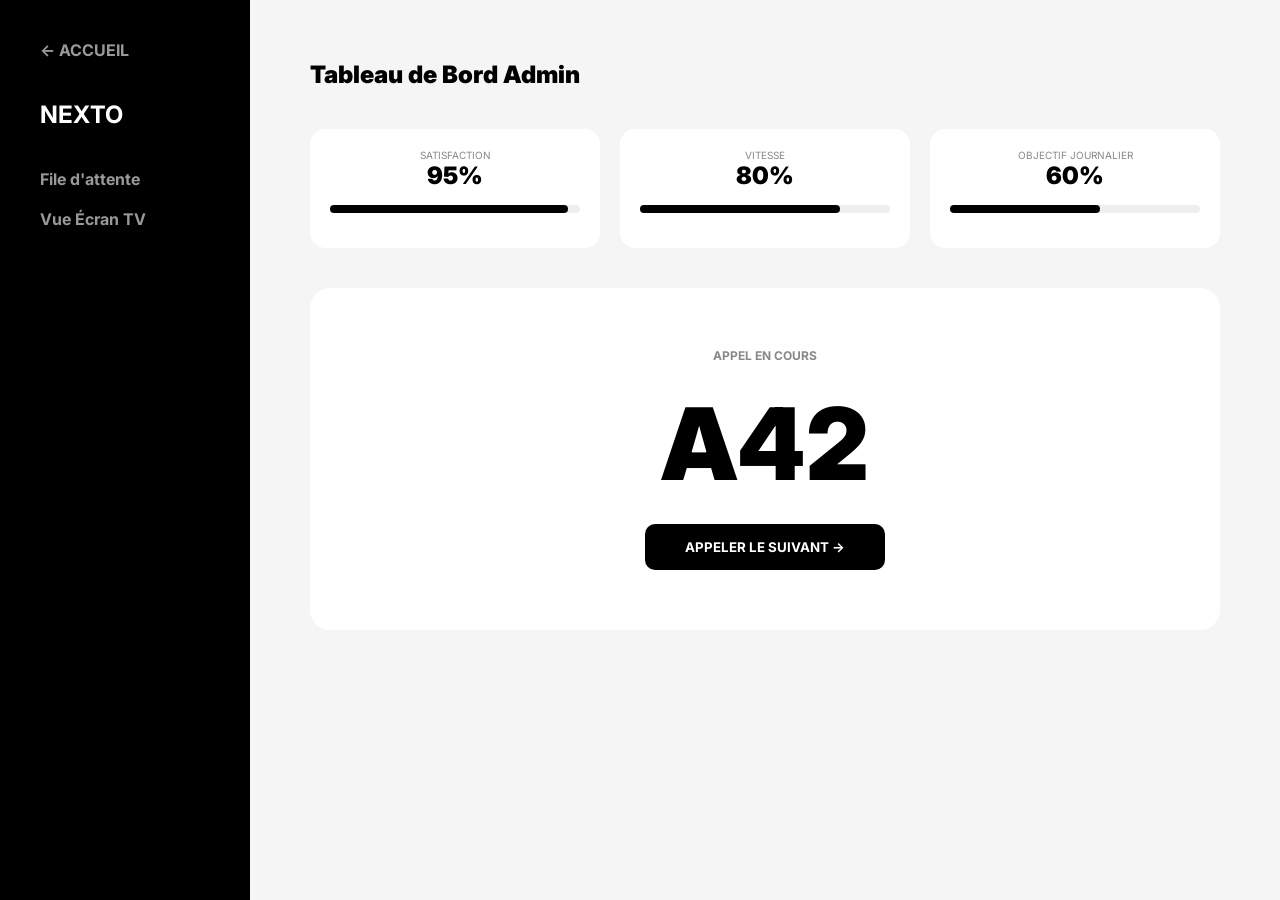
==== commit e7588b1c: "# Please enter the commit message for your changes. Lines starting # with '#' will be ignored, and a" ====
--- a/admin.html
+++ b/admin.html
@@ -2,108 +2,46 @@
 <html lang="fr">
 <head>
     <meta charset="UTF-8">
-    <meta name="viewport" content="width=device-width, initial-scale=1.0">
-    <title>Admin Panel - Nexto</title>
+    <title>Nexto - Admin</title>
     <link rel="stylesheet" href="style.css">
 </head>
-<body style="background: #fcfcfc;">
-    <header class="header">
-        <a href="index.html" class="logo"><div class="logo-box">N</div> Nexto <span style="font-weight: 400; font-size: 0.9rem; color: #888; margin-left: 10px;">Admin Panel</span></a>
-        <div style="display: flex; align-items: center; gap: 1.5rem;">
-            <div style="text-align: right;">
-                <p style="font-size: 0.875rem; font-weight: 700;">Agent Taoufik</p>
-                <p style="font-size: 0.75rem; color: #22c55e; font-weight: 600;">Guichet 03 • En ligne</p>
+<body>
+    <div class="admin-grid">
+        <div class="sidebar">
+            <div class="nav-bar" style="position: static; padding: 0; margin-bottom: 40px;">
+                <a href="index.html" class="btn-nav">← ACCUEIL</a>
             </div>
-            <div style="width: 40px; height: 40px; background: #eee; border-radius: 50%;"></div>
+            <h2 style="margin-bottom: 40px;">NEXTO</h2>
+            <a href="attente.html">File d'attente</a>
+            <a href="ecran.html">Vue Écran TV</a>
         </div>
-    </header>
-
-    <main class="container" style="padding-top: 3rem;">
-        <!-- Stats Gauges -->
-        <div style="display: grid; grid-template-columns: repeat(3, 1fr); gap: 1.5rem; margin-bottom: 3rem;">
-            <div class="card" style="padding: 1.5rem;">
-                <div class="gauge-wrapper">
-                    <div class="gauge-label"><span>Tickets traités</span> <span>85%</span></div>
-                    <div class="gauge-bg"><div class="gauge-fill" style="width: 85%;"></div></div>
+        <div class="main-panel">
+            <h2 style="margin-bottom: 40px; font-weight: 900;">Tableau de Bord Admin</h2>
+            
+            <div class="gauges">
+                <div class="gauge">
+                    <p style="font-size: 10px; color: #888;">SATISFACTION</p>
+                    <div class="val">95%</div>
+                    <div class="bar"><div class="fill" style="width: 95%;"></div></div>
                 </div>
-                <p style="font-size: 0.75rem; color: #888; margin-top: 0.5rem;">Objectif journalier : 100</p>
-            </div>
-            <div class="card" style="padding: 1.5rem;">
-                <div class="gauge-wrapper">
-                    <div class="gauge-label"><span>Satisfaction client</span> <span>92%</span></div>
-                    <div class="gauge-bg"><div class="gauge-fill" style="width: 92%; background: #22c55e;"></div></div>
+                <div class="gauge">
+                    <p style="font-size: 10px; color: #888;">VITESSE</p>
+                    <div class="val">80%</div>
+                    <div class="bar"><div class="fill" style="width: 80%;"></div></div>
                 </div>
-                <p style="font-size: 0.75rem; color: #888; margin-top: 0.5rem;">Basé sur 45 avis</p>
-            </div>
-            <div class="card" style="padding: 1.5rem;">
-                <div class="gauge-wrapper">
-                    <div class="gauge-label"><span>Charge serveur</span> <span>40%</span></div>
-                    <div class="gauge-bg"><div class="gauge-fill" style="width: 40%; background: #3b82f6;"></div></div>
-                </div>
-                <p style="font-size: 0.75rem; color: #888; margin-top: 0.5rem;">Système stable</p>
-            </div>
-        </div>
-
-        <div style="display: grid; grid-template-columns: 2fr 1fr; gap: 2rem;">
-            <!-- Main Controls -->
-            <div class="space-y-6">
-                <div class="card">
-                    <h3 style="font-size: 0.75rem; font-weight: 800; text-transform: uppercase; letter-spacing: 1px; color: #aaa; margin-bottom: 2rem;">Contrôle du Guichet</h3>
-                    <div style="display: grid; grid-template-columns: 1fr 1fr; gap: 2rem; margin-bottom: 2.5rem;">
-                        <div style="background: #f9fafb; padding: 2rem; border-radius: 20px; text-align: center; border: 1px solid #eee;">
-                            <p style="font-size: 0.7rem; font-weight: 700; color: #aaa; margin-bottom: 0.5rem;">NUMÉRO ACTUEL</p>
-                            <h1 style="font-size: 4.5rem; font-weight: 900;">A042</h1>
-                        </div>
-                        <div style="background: #f9fafb; padding: 2rem; border-radius: 20px; text-align: center; border: 1px solid #eee;">
-                            <p style="font-size: 0.7rem; font-weight: 700; color: #aaa; margin-bottom: 0.5rem;">GUICHET</p>
-                            <h1 style="font-size: 4.5rem; font-weight: 900;">03</h1>
-                        </div>
-                    </div>
-                    <div style="display: grid; gap: 1rem;">
-                        <button class="btn btn-primary" style="padding: 1.5rem; font-size: 1.25rem;">→ APPELER LE SUIVANT</button>
-                        <div style="display: grid; grid-template-columns: 1fr 1fr; gap: 1rem;">
-                            <button class="btn btn-outline" style="padding: 1rem;">RAPPELER</button>
-                            <button class="btn btn-outline" style="padding: 1rem; color: #ef4444; border-color: #fecaca;">ANNULER</button>
-                        </div>
-                    </div>
-                </div>
-
-                <div class="card" style="padding: 0; overflow: hidden;">
-                    <h3 style="padding: 1.5rem; font-size: 0.75rem; font-weight: 800; text-transform: uppercase; color: #aaa; border-bottom: 1px solid #eee;">Historique récent</h3>
-                    <table class="data-table">
-                        <tbody>
-                            <tr><td><strong>A041</strong></td><td>14:32</td><td>Guichet 03</td><td><span class="status-pill status-done">Terminé</span></td></tr>
-                            <tr><td><strong>A040</strong></td><td>14:28</td><td>Guichet 02</td><td><span class="status-pill status-done">Terminé</span></td></tr>
-                            <tr><td><strong>A039</strong></td><td>14:25</td><td>Guichet 01</td><td><span class="status-pill status-done">Terminé</span></td></tr>
-                        </tbody>
-                    </table>
+                <div class="gauge">
+                    <p style="font-size: 10px; color: #888;">OBJECTIF JOURNALIER</p>
+                    <div class="val">60%</div>
+                    <div class="bar"><div class="fill" style="width: 60%;"></div></div>
                 </div>
             </div>
 
-            <!-- Sidebar Queue -->
-            <div class="card">
-                <div style="display: flex; justify-content: space-between; align-items: center; margin-bottom: 2rem;">
-                    <h3 style="font-size: 1.125rem; font-weight: 800;">File d'attente</h3>
-                    <span style="background: #000; color: #fff; padding: 2px 10px; border-radius: 20px; font-size: 0.75rem; font-weight: 800;">8</span>
-                </div>
-                <div style="display: grid; gap: 1rem;">
-                    <div style="padding: 1.25rem; border: 2px solid #000; border-radius: 16px; display: flex; justify-content: space-between; align-items: center;">
-                        <div><p style="font-weight: 800; font-size: 1.25rem;">A043</p><p style="font-size: 0.7rem; color: #aaa;">Attente: 12 min</p></div>
-                        <span style="background: #000; color: #fff; font-size: 0.6rem; font-weight: 800; padding: 4px 8px; border-radius: 4px;">SUIVANT</span>
-                    </div>
-                    <div style="padding: 1.25rem; border: 1px solid #eee; border-radius: 16px; opacity: 0.6;">
-                        <p style="font-weight: 800; font-size: 1.25rem;">A044</p><p style="font-size: 0.7rem; color: #aaa;">Attente: 18 min</p>
-                    </div>
-                    <div style="padding: 1.25rem; border: 1px solid #eee; border-radius: 16px; opacity: 0.6;">
-                        <p style="font-weight: 800; font-size: 1.25rem;">A045</p><p style="font-size: 0.7rem; color: #aaa;">Attente: 24 min</p>
-                    </div>
-                    <div style="padding: 1.25rem; border: 1px solid #eee; border-radius: 16px; opacity: 0.6;">
-                        <p style="font-weight: 800; font-size: 1.25rem;">A046</p><p style="font-size: 0.7rem; color: #aaa;">Attente: 30 min</p>
-                    </div>
-                </div>
-                <a href="attente.html" style="display: block; text-align: center; margin-top: 2rem; font-size: 0.875rem; color: #666; font-weight: 600; text-decoration: none;">Voir toute la liste</a>
+            <div style="background: white; padding: 60px; border-radius: 20px; text-align: center;">
+                <p style="font-size: 12px; color: #888; font-weight: 700;">APPEL EN COURS</p>
+                <div style="font-size: 100px; font-weight: 900; margin: 20px 0;">A42</div>
+                <button class="btn btn-black">APPELER LE SUIVANT →</button>
             </div>
         </div>
-    </main>
+    </div>
 </body>
 </html>
--- a/style.css
+++ b/style.css
@@ -1,216 +1,225 @@
+@import url('https://fonts.googleapis.com/css2?family=Inter:wght@400;700;900&display=swap');
 
 :root {
-    --primary: #1a1a1a;
-    --secondary: #f9f9f9;
-    --accent: #ffffff;
-    --text-main: #1a1a1a;
-    --text-muted: #666666;
-    --border: #e5e5e5;
-    --success: #22c55e;
-    --warning: #f59e0b;
-    --danger: #ef4444;
+    --black: #000000;
+    --white: #ffffff;
+    --gray-light: #f5f5f5;
+    --gray-medium: #888888;
+    --gray-dark: #333333;
 }
 
 * {
     margin: 0;
     padding: 0;
     box-sizing: border-box;
-    font-family: 'Inter', -apple-system, sans-serif;
+    font-family: 'Inter', sans-serif;
 }
 
 body {
-    background-color: var(--secondary);
-    color: var(--text-main);
-    line-height: 1.5;
-}
-
-.header {
-    background: var(--accent);
-    padding: 1.5rem 5%;
-    display: flex;
-    justify-content: space-between;
-    align-items: center;
-    border-bottom: 1px solid var(--border);
-    position: sticky;
-    top: 0;
-    z-index: 100;
-}
-
-.logo {
-    font-size: 1.5rem;
-    font-weight: 800;
-    display: flex;
-    align-items: center;
-    gap: 10px;
-    text-decoration: none;
-    color: var(--primary);
-}
-
-.logo-box {
-    width: 32px;
-    height: 32px;
-    border: 2px solid var(--primary);
-    display: flex;
-    align-items: center;
-    justify-content: center;
-    border-radius: 4px;
-}
+    background-color: var(--white);
+    color: var(--black);
+}
+
+a { text-decoration: none; color: inherit; }
+
 
 .container {
     max-width: 1200px;
     margin: 0 auto;
-    padding: 2rem;
+    padding: 0 20px;
+}
+
+
+.hero {
+    height: 100vh;
+    display: flex;
+    flex-direction: column;
+    justify-content: center;
+    align-items: center;
+    text-align: center;
+}
+
+.hero h1 {
+    font-size: 80px;
+    font-weight: 900;
+    letter-spacing: -4px;
+    line-height: 0.9;
+    margin-bottom: 20px;
+}
+
+.hero p {
+    font-size: 20px;
+    color: var(--gray-medium);
+    margin-bottom: 40px;
 }
 
 .btn {
-    display: inline-flex;
-    align-items: center;
-    justify-content: center;
-    padding: 0.75rem 1.5rem;
-    border-radius: 12px;
-    font-weight: 600;
-    text-decoration: none;
-    transition: all 0.2s;
+    display: inline-block;
+    padding: 15px 40px;
+    border-radius: 10px;
+    font-weight: 700;
+    transition: 0.2s;
     cursor: pointer;
     border: none;
-    font-size: 1rem;
-}
-
-.btn-primary { background: var(--primary); color: var(--accent); }
-.btn-primary:hover { opacity: 0.9; transform: translateY(-1px); }
-
-.btn-outline { border: 1px solid var(--primary); color: var(--primary); background: transparent; }
-.btn-outline:hover { background: #f0f0f0; }
-
-.card {
-    background: var(--accent);
-    border-radius: 24px;
-    border: 1px solid var(--border);
-    padding: 2rem;
-    box-shadow: 0 4px 6px -1px rgba(0, 0, 0, 0.05);
-}
-
-.service-grid {
-    display: grid;
-    gap: 1rem;
-    margin: 2rem 0;
-}
-
-.service-card {
+}
+
+.btn-black {
+    background: var(--black);
+    color: var(--white);
+}
+
+.btn-black:hover {
+    opacity: 0.8;
+}
+
+.btn-outline {
+    border: 2px solid var(--black);
+    background: transparent;
+}
+
+.card-box {
+    max-width: 500px;
+    margin: 100px auto;
+    padding: 40px;
+    border: 1px solid #eee;
+    border-radius: 20px;
+    text-align: center;
+}
+
+.radio-group {
+    display: flex;
+    flex-direction: column;
+    gap: 10px;
+    margin: 30px 0;
+}
+
+.radio-item {
     position: relative;
-    cursor: pointer;
-}
-
-.service-card input {
+}
+
+.radio-item input {
     position: absolute;
     opacity: 0;
 }
 
-.service-content {
+.radio-label {
+    display: block;
+    padding: 20px;
+    border: 1px solid #eee;
+    border-radius: 10px;
+    cursor: pointer;
+    font-weight: 700;
+}
+
+.radio-item input:checked + .radio-label {
+    background: var(--black);
+    color: var(--white);
+    border-color: var(--black);
+}
+
+.ticket {
+    border: 2px dashed var(--black);
+    padding: 40px;
+    width: 300px;
+    margin: 50px auto;
+    border-radius: 20px;
+}
+
+.ticket-num {
+    font-size: 80px;
+    font-weight: 900;
+}
+
+.tv-bg {
+    background: var(--black);
+    color: var(--white);
+    height: 100vh;
     display: flex;
+    flex-direction: column;
+    justify-content: center;
     align-items: center;
-    padding: 1.5rem;
-    border: 2px solid var(--border);
-    border-radius: 16px;
-    transition: all 0.2s;
-}
-
-.service-icon {
-    width: 48px;
-    height: 48px;
-    background: var(--secondary);
-    border-radius: 12px;
-    display: flex;
-    align-items: center;
-    justify-content: center;
-    margin-right: 1.5rem;
-    font-size: 1.5rem;
-}
-
-.service-card input:checked + .service-content {
-    border-color: var(--primary);
-    background: #f8f8f8;
-    box-shadow: 0 0 0 1px var(--primary);
-}
-
-.gauge-wrapper {
-    margin: 1rem 0;
-}
-
-.gauge-label {
-    display: flex;
-    justify-content: space-between;
-    font-size: 0.875rem;
-    margin-bottom: 0.5rem;
-    font-weight: 600;
-}
-
-.gauge-bg {
+    overflow: hidden;
+}
+
+.tv-num { font-size: 250px; font-weight: 900; }
+.tv-label { font-size: 30px; color: var(--gray-medium); }
+
+.ticker {
+    position: absolute;
+    bottom: 0;
+    width: 100%;
+    background: var(--gray-dark);
+    padding: 20px;
+    white-space: nowrap;
+    overflow: hidden;
+}
+
+.ticker-move {
+    display: inline-block;
+    animation: slide 15s linear infinite;
+    font-weight: 700;
+}
+
+@keyframes slide {
+    from { transform: translateX(100%); }
+    to { transform: translateX(-100%); }
+}
+
+.table-wrap {
+    margin: 50px auto;
+    max-width: 800px;
+}
+
+table {
+    width: 100%;
+    border-collapse: collapse;
+}
+
+th { text-align: left; padding: 20px; border-bottom: 2px solid var(--black); }
+td { padding: 20px; border-bottom: 1px solid #eee; font-weight: 700; }
+
+.admin-grid {
+    display: grid;
+    grid-template-columns: 250px 1fr;
+    height: 100vh;
+}
+
+.sidebar {
+    background: var(--black);
+    color: var(--white);
+    padding: 40px;
+}
+
+.sidebar a { display: block; margin-bottom: 20px; font-weight: 700; opacity: 0.6; }
+.sidebar a.active { opacity: 1; }
+
+.main-panel { padding: 60px; background: var(--gray-light); }
+
+.gauges {
+    display: grid;
+    grid-template-columns: repeat(3, 1fr);
+    gap: 20px;
+    margin-bottom: 40px;
+}
+
+.gauge {
+    background: var(--white);
+    padding: 20px;
+    border-radius: 15px;
+    text-align: center;
+}
+
+.bar {
     height: 8px;
     background: #eee;
-    border-radius: 4px;
-    overflow: hidden;
-}
-
-.gauge-fill {
+    border-radius: 10px;
+    margin: 15px 0;
+}
+
+.fill {
     height: 100%;
-    background: var(--primary);
-    border-radius: 4px;
-}
-
-.ticker {
-    background: var(--primary);
-    color: white;
-    padding: 12px 0;
-    position: fixed;
-    bottom: 0;
-    width: 100%;
-    overflow: hidden;
-    white-space: nowrap;
-}
-
-.ticker-content {
-    display: inline-block;
-    padding-left: 100%;
-    animation: ticker-scroll 30s linear infinite;
-    font-weight: 600;
-    letter-spacing: 1px;
-}
-
-@keyframes ticker-scroll {
-    0% { transform: translate3d(0, 0, 0); }
-    100% { transform: translate3d(-100%, 0, 0); }
-}
-
-.data-table {
-    width: 100%;
-    border-collapse: collapse;
-}
-
-.data-table th {
-    text-align: left;
-    padding: 1rem;
-    background: #fafafa;
-    font-size: 0.75rem;
-    text-transform: uppercase;
-    letter-spacing: 1px;
-    color: var(--text-muted);
-    border-bottom: 1px solid var(--border);
-}
-
-.data-table td {
-    padding: 1rem;
-    border-bottom: 1px solid var(--border);
-}
-
-.status-pill {
-    padding: 4px 12px;
-    border-radius: 20px;
-    font-size: 0.75rem;
-    font-weight: 700;
-    text-transform: uppercase;
-}
-
-.status-active { background: #dcfce7; color: #166534; }
-.status-pending { background: #fef9c3; color: #854d0e; }
-.status-done { background: #f3f4f6; color: #4b5563; }
+    background: var(--black);
+    border-radius: 10px;
+}
+
+.val { font-size: 24px; font-weight: 900; }
